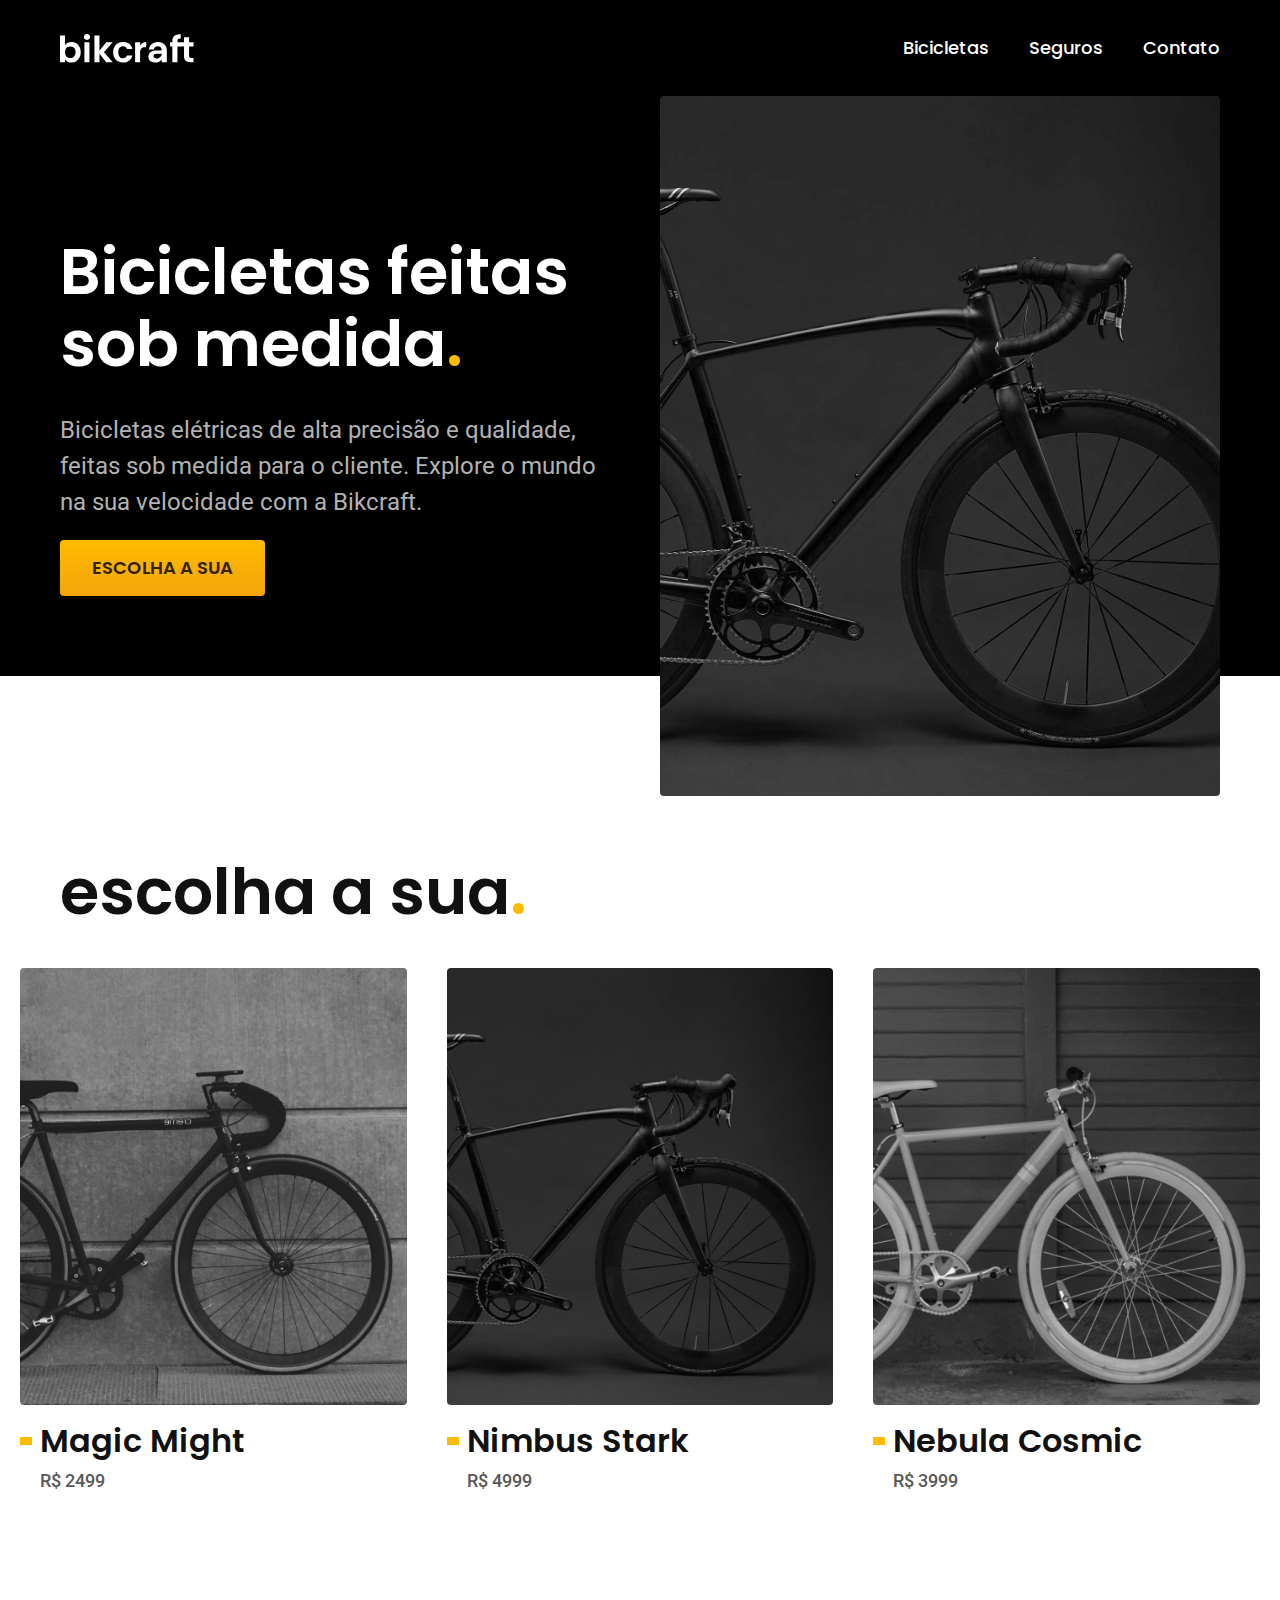
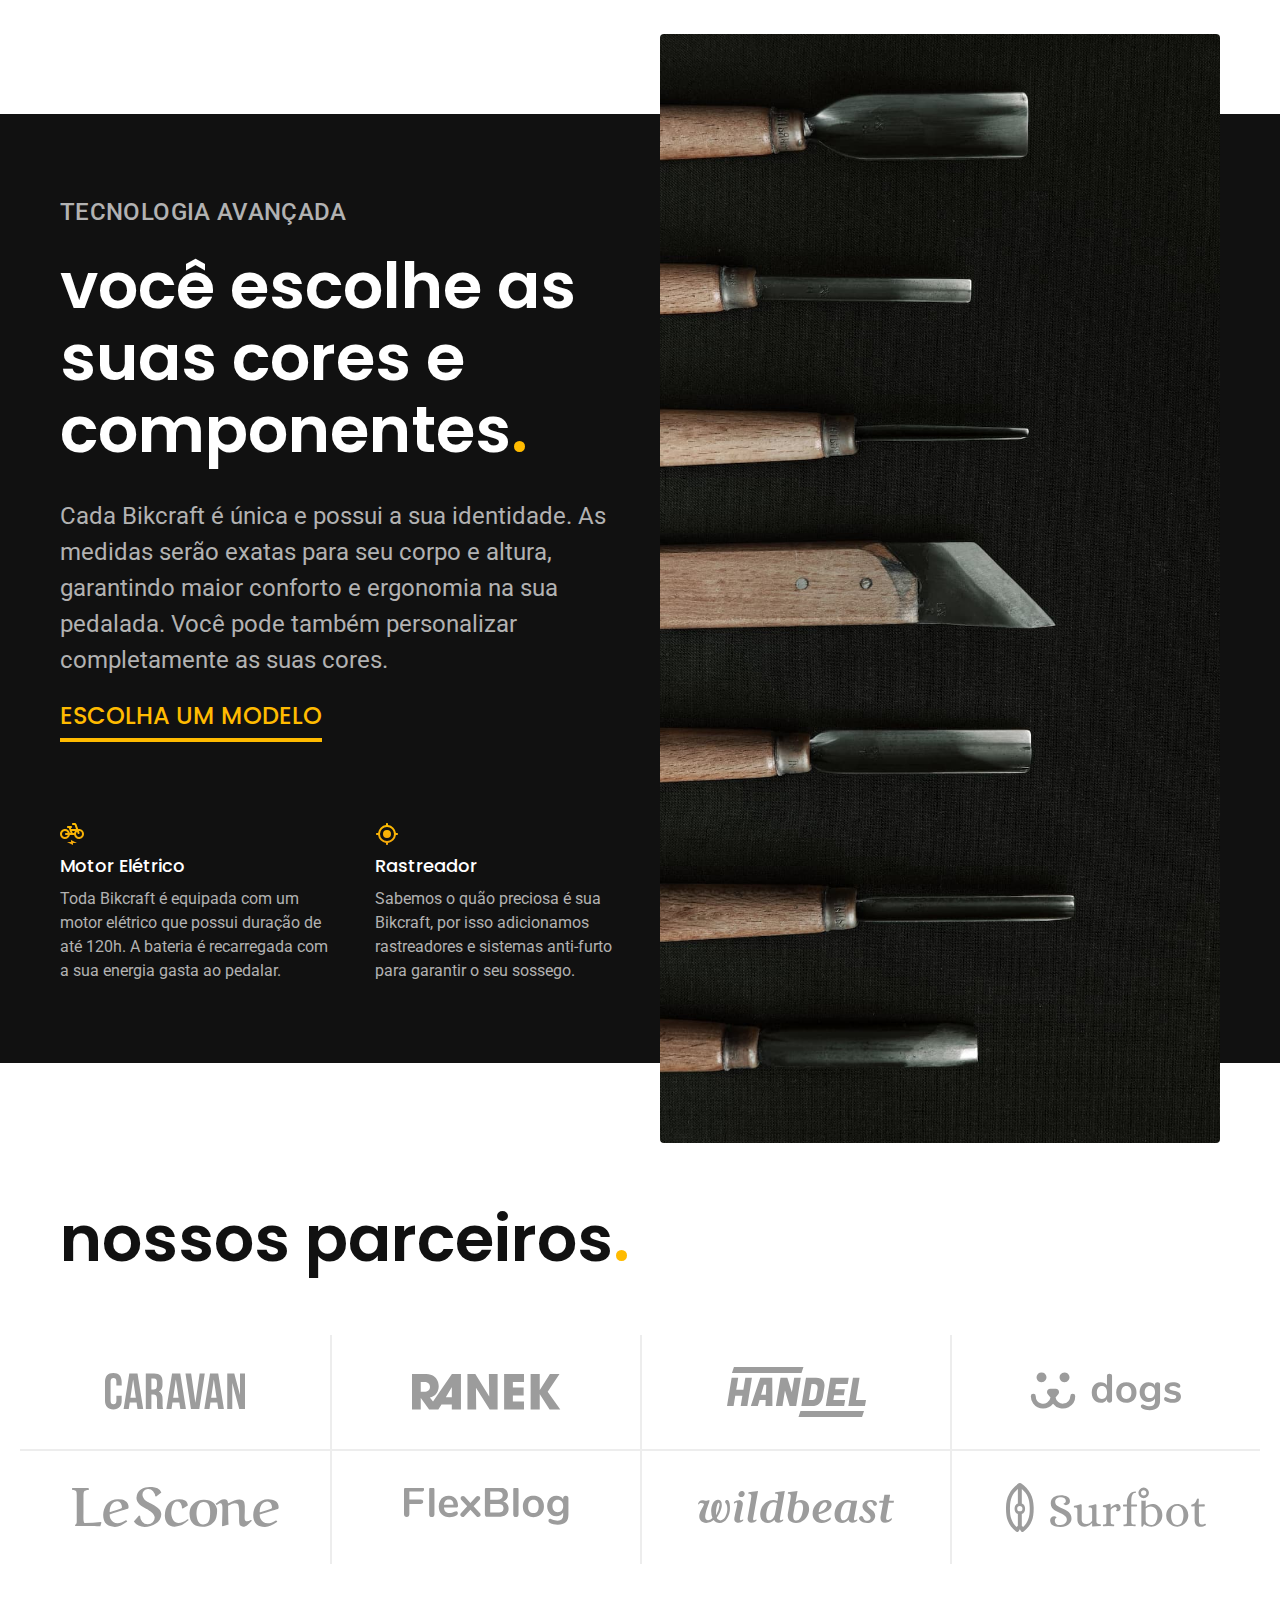
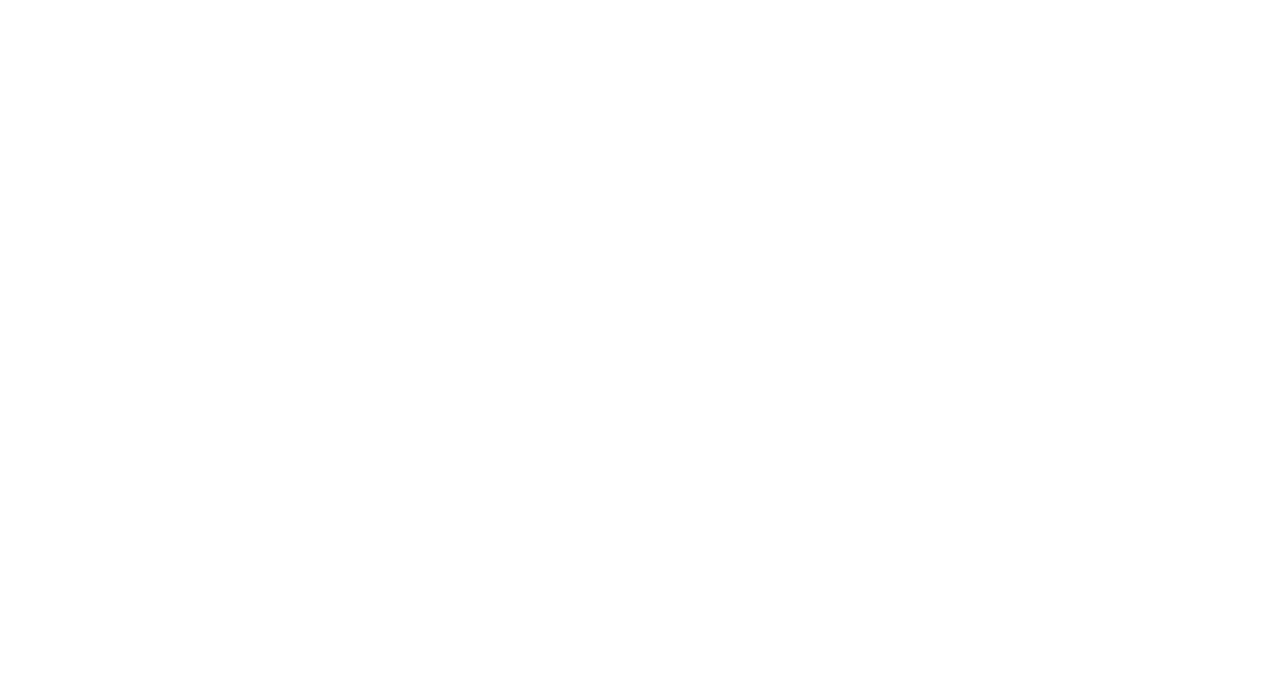
==== index.html @ 4d720a01 "tecnologia e parceiros" ====
<!DOCTYPE html>
<html lang="pt-br">

<head>
  <meta charset="UTF-8">
  <meta name="viewport" content="width=device-width, initial-scale=1.0">
  <title>Bikcraft - Bicicletas Elétricas</title>
  <meta name="description" content="Bicicletas elétricas de alta pecisão e qualidade, feitas sob medidas para o cliente. Explore o mundo na sua velocidade com a Bikcraft.">
  <link rel="stylesheet" href="./css/style.css">

  <link rel="preconnect" href="https://fonts.googleapis.com">
  <link rel="preconnect" href="https://fonts.gstatic.com" crossorigin>
  <link href="https://fonts.googleapis.com/css2?family=Poppins:wght@400;600&family=Roboto:wght@400;500&display=swap" rel="stylesheet">
</head>

<body>
  <header class="header-bg">
    <div class="header container">
      <a href="./"><img src="./img/bikcraft.svg" alt="Bikcraft"></a>
      <nav aria-label="primaria">
        <ul class="header-menu font-1-m cor-0">
          <li><a href="./bicicletas.html">Bicicletas</a></li>
          <li><a href="./seguros.html">Seguros</a></li>
          <li><a href="./contato.html">Contato</a></li>
        </ul>
      </nav>
    </div>
  </header>

  <main class="introducao-bg">
    <div class="introducao container">
      <div class="introducao-conteudo">
        <h1 class="font-1-xxl cor-0">Bicicletas feitas sob medida<span class="cor-p1">.</span></h1>
        <p class="font-2-l cor-5">Bicicletas elétricas de alta precisão e qualidade, feitas sob medida para o cliente. Explore o mundo na sua velocidade com a Bikcraft.</p>
        <a class="botao" href="./bicicletas.html">Escolha a sua</a>
      </div>
      <div>
        <img src="./img/fotos/introducao.jpg" alt="Bicicleta elétrica preta">
      </div>
    </div>
  </main>

  <article class="bicicletas-lista">
    <h2 class=" container font-1-xxl">escolha a sua<span class="cor-p1">.</span></h2>
    <ul>
      <li>
        <a href="./bicicletas/magic.html">
          <img src="./img/bicicletas/magic-home.jpg" alt="Bicicleta preta">
          <h3 class="font-1-xl">Magic Might</h3>
          <span class="font-2-m cor-8">R$ 2499</span>
        </a>
      </li>
      <li>
        <a href="./bicicletas/nimbus.html">
          <img src="./img/bicicletas/nimbus-home.jpg" alt="Bicicleta preta">
          <h3 class="font-1-xl">Nimbus Stark</h3>
          <span class="font-2-m cor-8">R$ 4999</span>
        </a>
      </li>
      <li>
        <a href="./bicicletas/nebula.html">
          <img src="./img/bicicletas/nebula-home.jpg" alt="Bicicleta preta">
          <h3 class="font-1-xl">Nebula Cosmic</h3>
          <span class="font-2-m cor-8">R$ 3999</span>
        </a>
      </li>
    </ul>
  </article>

  <article class="tecnologia-bg">
    <div class="tecnologia container">
      <div class="tecnologia-conteudo">
        <span class="font-2-l-b cor-5">Tecnologia Avançada</span>
        <h2 class="font-1-xxl cor-0">você escolhe as suas cores e componentes<span class="cor-p1">.</span></h2>
        <p class="font-2-l cor-5">Cada Bikcraft é única e possui a sua identidade. As medidas serão exatas para seu corpo e altura, garantindo maior conforto e ergonomia na sua pedalada. Você pode também personalizar completamente as suas cores.</p>
        <a class="link" href="./bicicleta.html">Escolha um modelo</a>
        <div class="tecnologia-vantagens">
          <div>
            <img src="./img/icones/eletrica.svg" alt="">
            <h3 class="font-1-m cor-0">Motor Elétrico</h3>
            <p class="font-2-s cor-5">Toda Bikcraft é equipada com um motor elétrico que possui duração de até 120h. A bateria é recarregada com a sua energia gasta ao pedalar.</p>
          </div>
          <div>
            <img src="./img/icones/rastreador.svg" alt="">
            <h3 class="font-1-m cor-0">Rastreador</h3>
            <p class="font-2-s cor-5">Sabemos o quão preciosa é sua Bikcraft, por isso adicionamos rastreadores e sistemas anti-furto para garantir o seu sossego.</p>
          </div>
        </div>
      </div>
      <div class="tecnologia-imagem">
        <img src="./img/fotos/tecnologia.jpg" alt="">
      </div>
    </div>
  </article>

  <section class="parceiros" aria-label="Nossos Parceiros">
    <h2 class=" container font-1-xxl">nossos parceiros<span class="cor-p1">.</span></h2>
    <ul>
      <li><img src="./img/parceiros/caravan.svg" alt="caravan"></li>
      <li><img src="./img/parceiros/ranek.svg" alt="ranek"></li>
      <li><img src="./img/parceiros/handel.svg" alt="handel"></li>
      <li><img src="./img/parceiros/dogs.svg" alt="dogs"></li>
      <li><img src="./img/parceiros/lescone.svg" alt="lescone"></li>
      <li><img src="./img/parceiros/flexblog.svg" alt="flexblog"></li>
      <li><img src="./img/parceiros/wildbeast.svg" alt="wildbeast"></li>
      <li><img src="./img/parceiros/surfbot.svg" alt="surfbot"></li>      
    </ul>
  </section>
</body>

</html>
---- css/style.css ----
@import "./global/global.css";
@import "./utilidades/tipografia.css";
@import "./utilidades/cores.css";

@import "./global/header.css";

/* Utilidades */
@import "./utilidades/componentes.css";

/* Home */
@import "./home/introducao.css";
@import "./home/tecnologia.css";
@import "./home/parceiros.css";

/* Bicicletas */
@import "./bicicletas/bicicletas-lista.css";
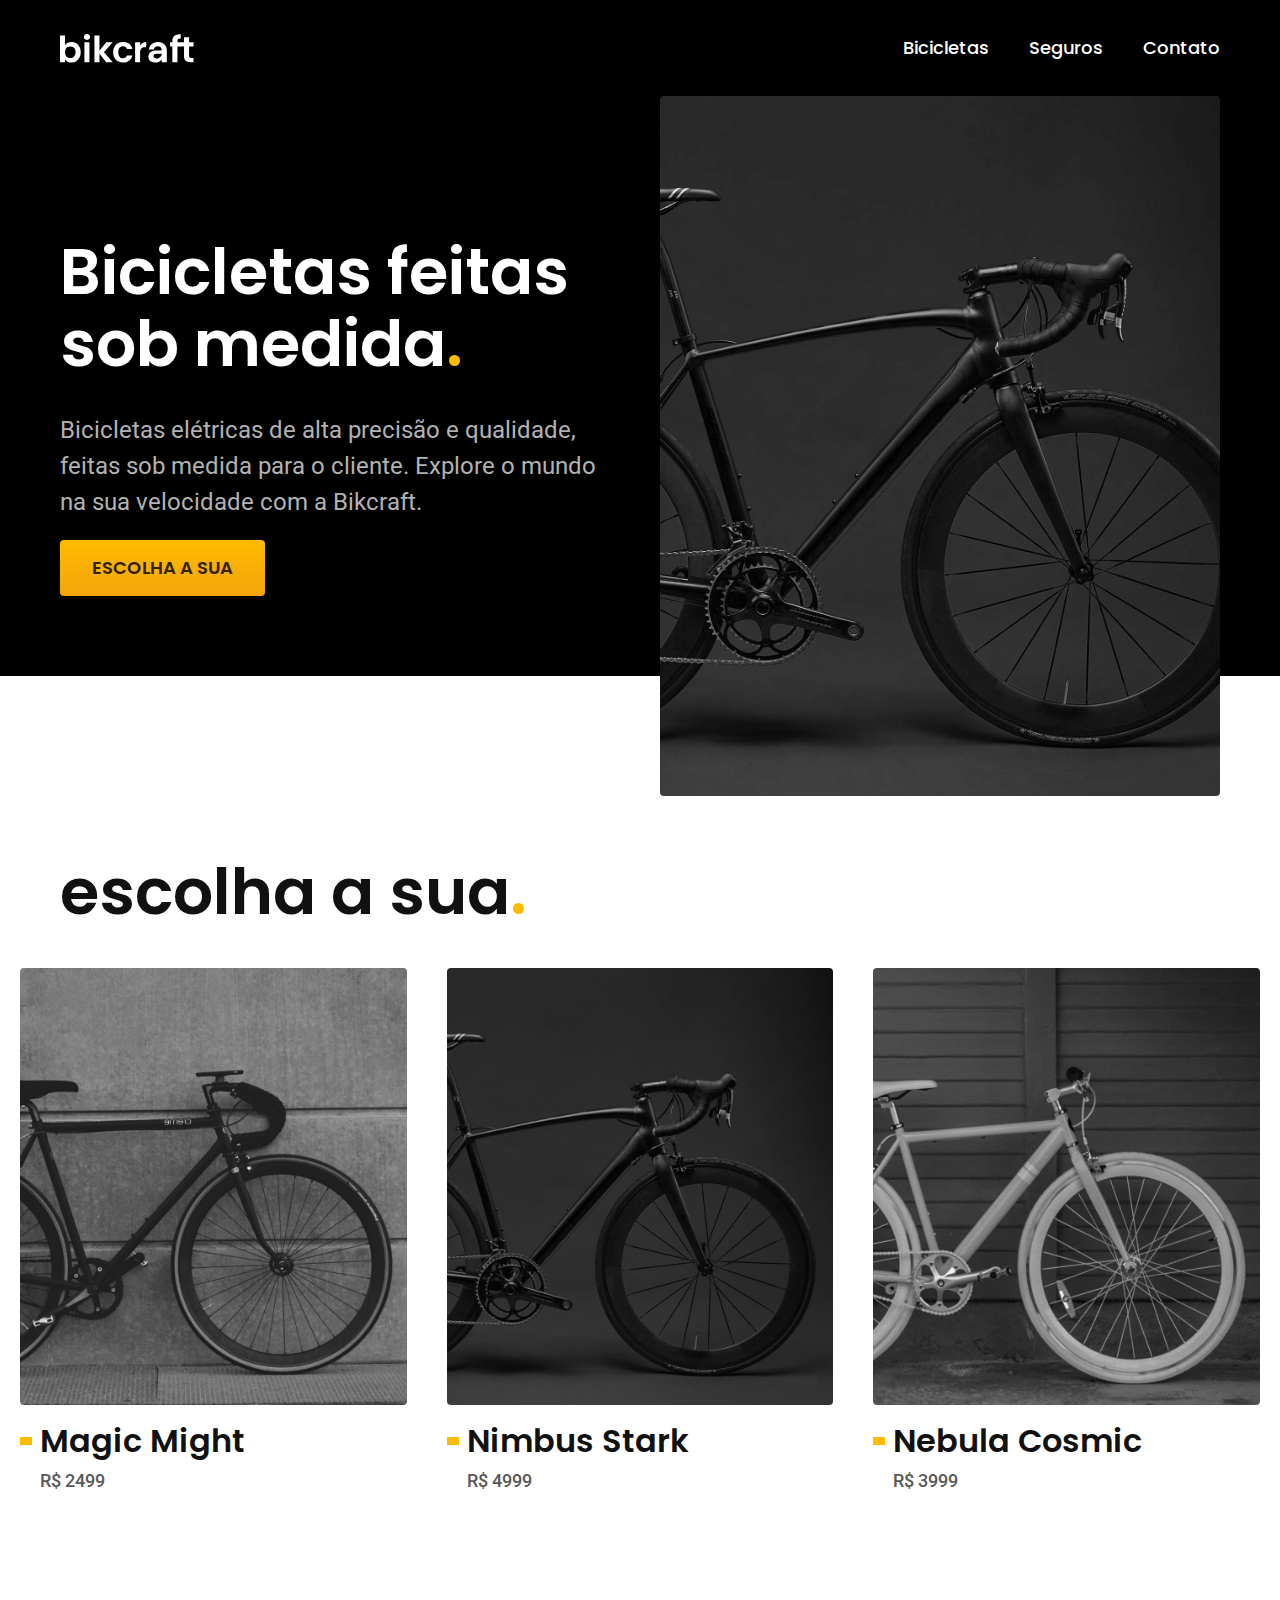
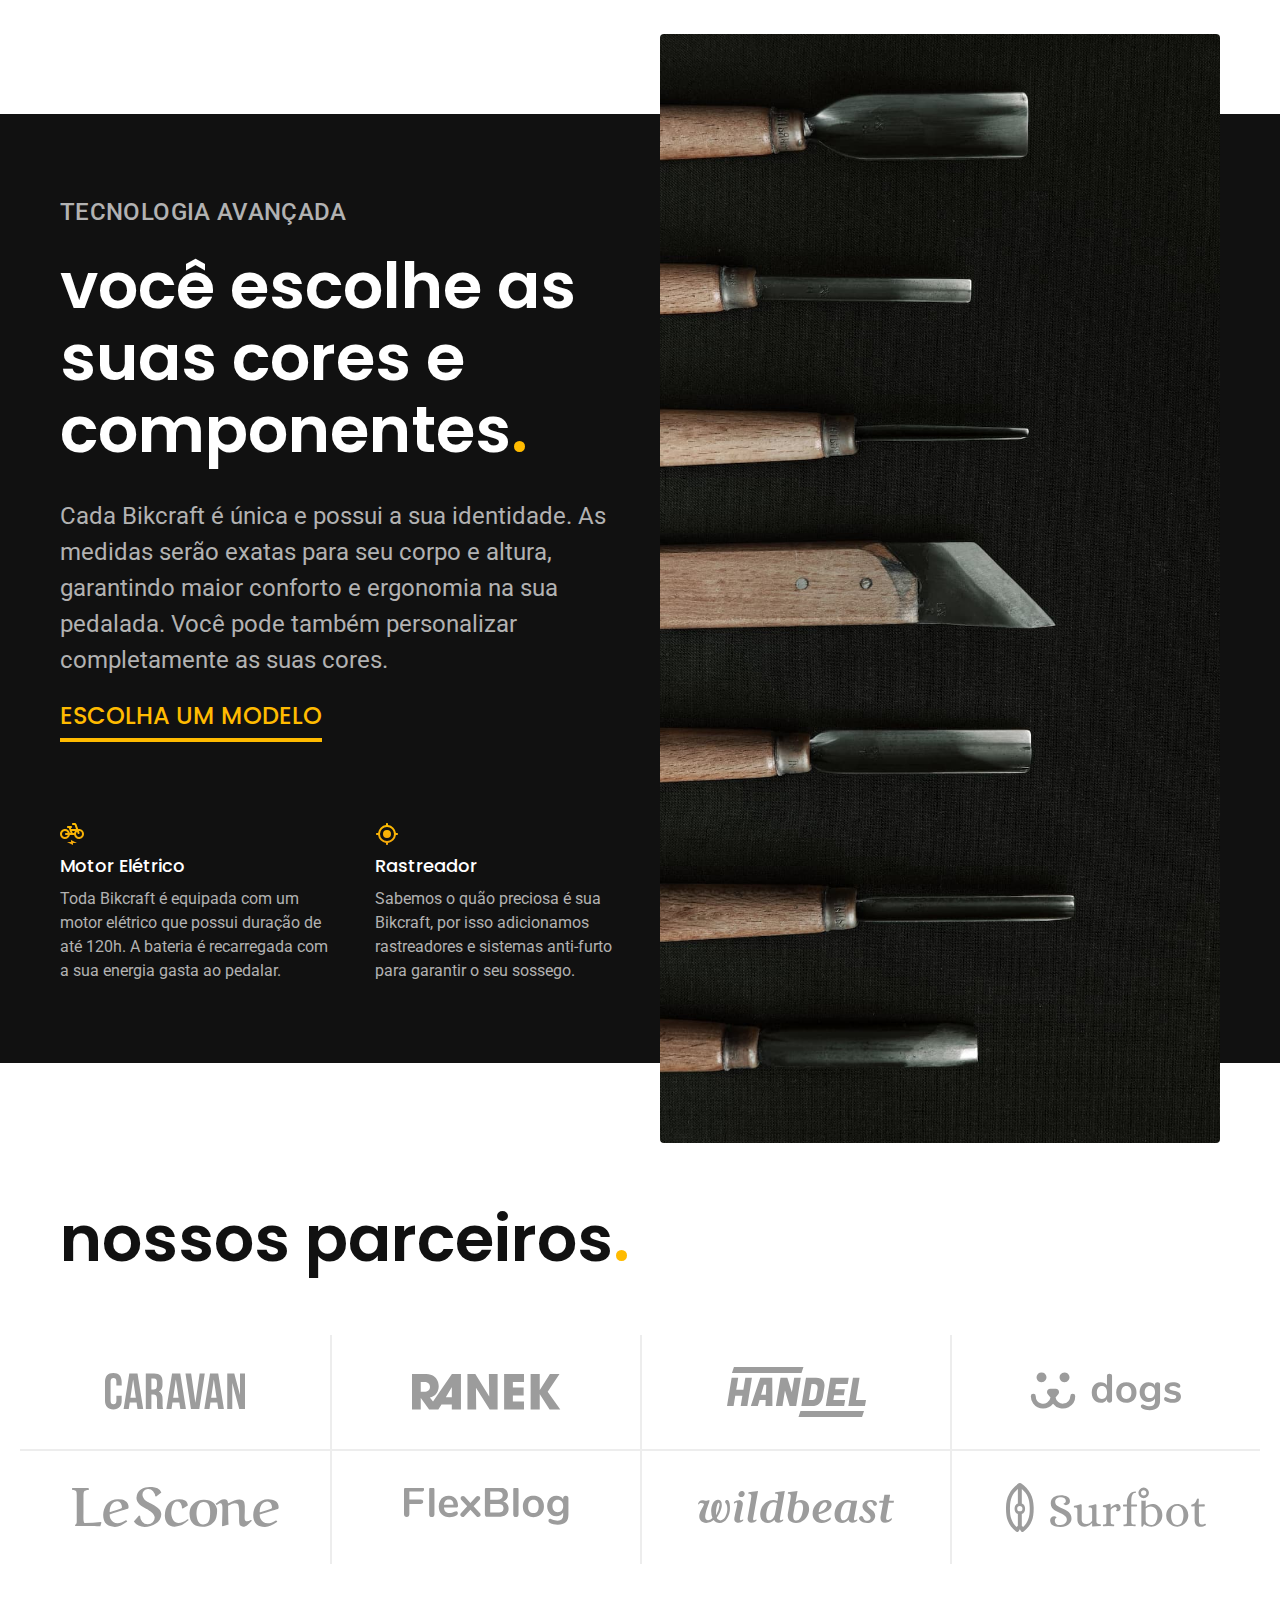
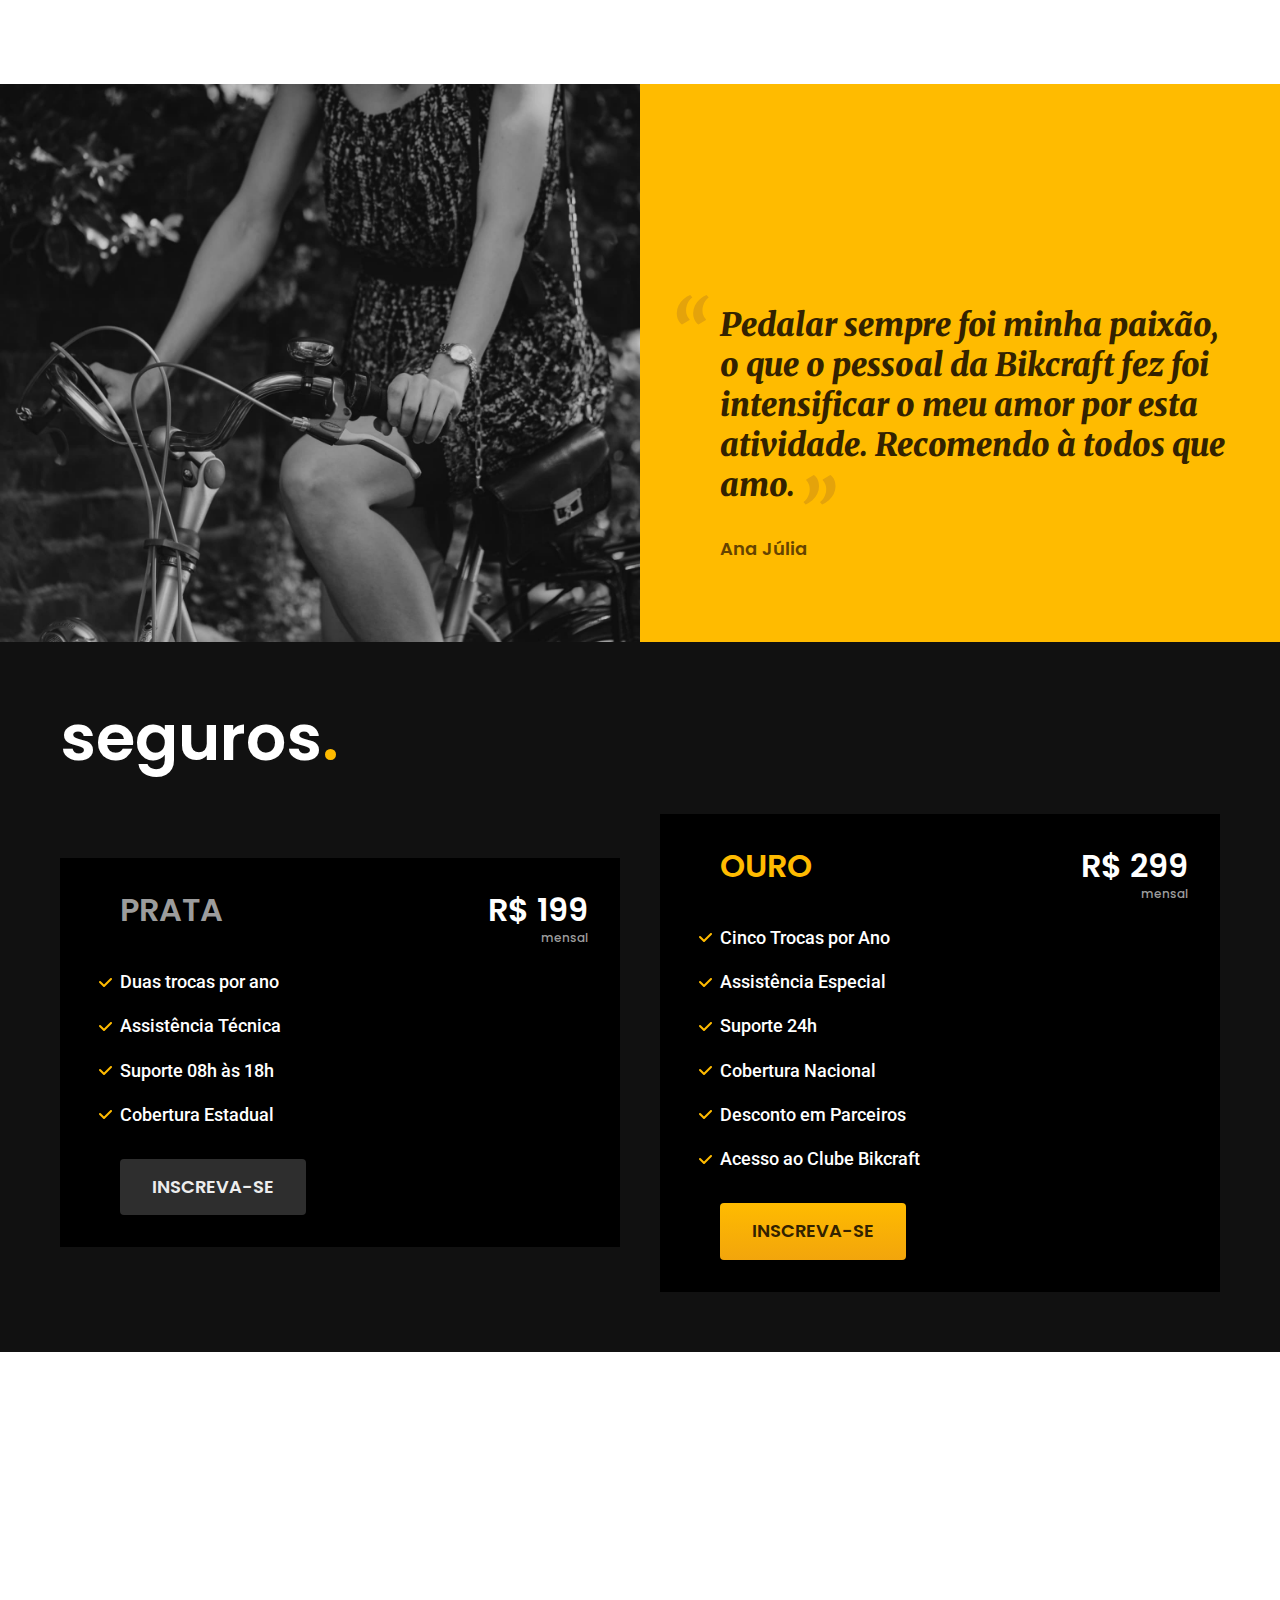
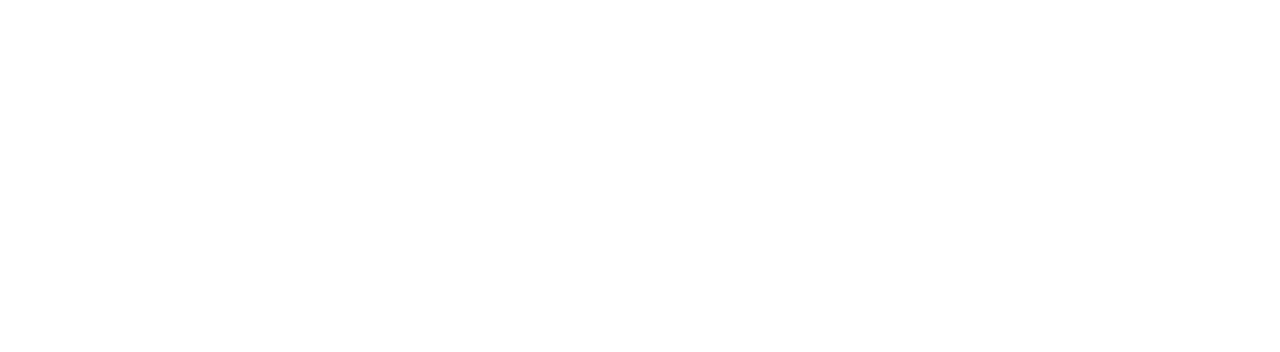
==== commit b4c848ee: "depoimentos e seguro" ====
--- a/index.html
+++ b/index.html
@@ -10,7 +10,7 @@
 
   <link rel="preconnect" href="https://fonts.googleapis.com">
   <link rel="preconnect" href="https://fonts.gstatic.com" crossorigin>
-  <link href="https://fonts.googleapis.com/css2?family=Poppins:wght@400;600&family=Roboto:wght@400;500&display=swap" rel="stylesheet">
+  <link href="https://fonts.googleapis.com/css2?family=Merriweather:ital,wght@1,900&family=Poppins:wght@400;600&family=Roboto:wght@400;500&display=swap" rel="stylesheet">
 </head>
 
 <body>
@@ -103,9 +103,52 @@
       <li><img src="./img/parceiros/lescone.svg" alt="lescone"></li>
       <li><img src="./img/parceiros/flexblog.svg" alt="flexblog"></li>
       <li><img src="./img/parceiros/wildbeast.svg" alt="wildbeast"></li>
-      <li><img src="./img/parceiros/surfbot.svg" alt="surfbot"></li>      
+      <li><img src="./img/parceiros/surfbot.svg" alt="surfbot"></li>
     </ul>
   </section>
+
+  <section class="depoimento" aria-label="Depoimento">
+    <div>
+      <img src="./img/fotos/depoimento.jpg" alt="Pessoa pedalando uma bicicleta Bikcraft">
+    </div>
+    <div class="depoimento-conteudo">
+      <blockquote class="font-1-xl cor-p5">
+        <p>Pedalar sempre foi minha paixão, o que o pessoal da Bikcraft fez foi intensificar o meu amor por esta atividade. Recomendo à todos que amo.</p>
+      </blockquote>
+      <span class="font-1-m-b cor-p4">Ana Júlia</span>
+    </div>
+  </section>
+
+  <article class="seguros-bg">
+    <div class="seguros container">
+      <h2 class="font-1-xxl cor-0">seguros<span class="cor-p1">.</span></h2>
+      <div class="seguros-item">
+        <h3 class="font-1-xl cor-6">PRATA</h3>
+        <span class="font-1-xl cor-0">R$ 199 <span class="font-1-xs cor-6">mensal</span></span>
+        <ul class="font-2-m cor-0">
+          <li>Duas trocas por ano</li>
+          <li>Assistência Técnica</li>
+          <li>Suporte 08h às 18h</li>
+          <li>Cobertura Estadual</li>
+        </ul>
+        <a class="botao secundario" href="./orcamento.html">Inscreva-se</a>
+      </div>
+
+      <div class="seguros-item">
+        <h3 class="font-1-xl cor-p1">OURO</h3>
+        <span class="font-1-xl cor-0">R$ 299 <span class="font-1-xs cor-6">mensal</span></span>
+        <ul class="font-2-m cor-0">
+          <li>Cinco Trocas por Ano</li>
+          <li>Assistência Especial</li>
+          <li>Suporte 24h</li>
+          <li>Cobertura Nacional</li>
+          <li>Desconto em Parceiros</li>
+          <li>Acesso ao Clube Bikcraft</li>
+        </ul>
+        <a class="botao" href="./orcamento.html">Inscreva-se</a>
+      </div>
+    </div>
+  </article>
 </body>
 
 </html>--- a/css/style.css
+++ b/css/style.css
@@ -11,6 +11,10 @@
 @import "./home/introducao.css";
 @import "./home/tecnologia.css";
 @import "./home/parceiros.css";
+@import "./home/depoimento.css";
 
 /* Bicicletas */
-@import "./bicicletas/bicicletas-lista.css";+@import "./bicicletas/bicicletas-lista.css";
+
+/* Seguros */
+@import "./seguros/seguros.css";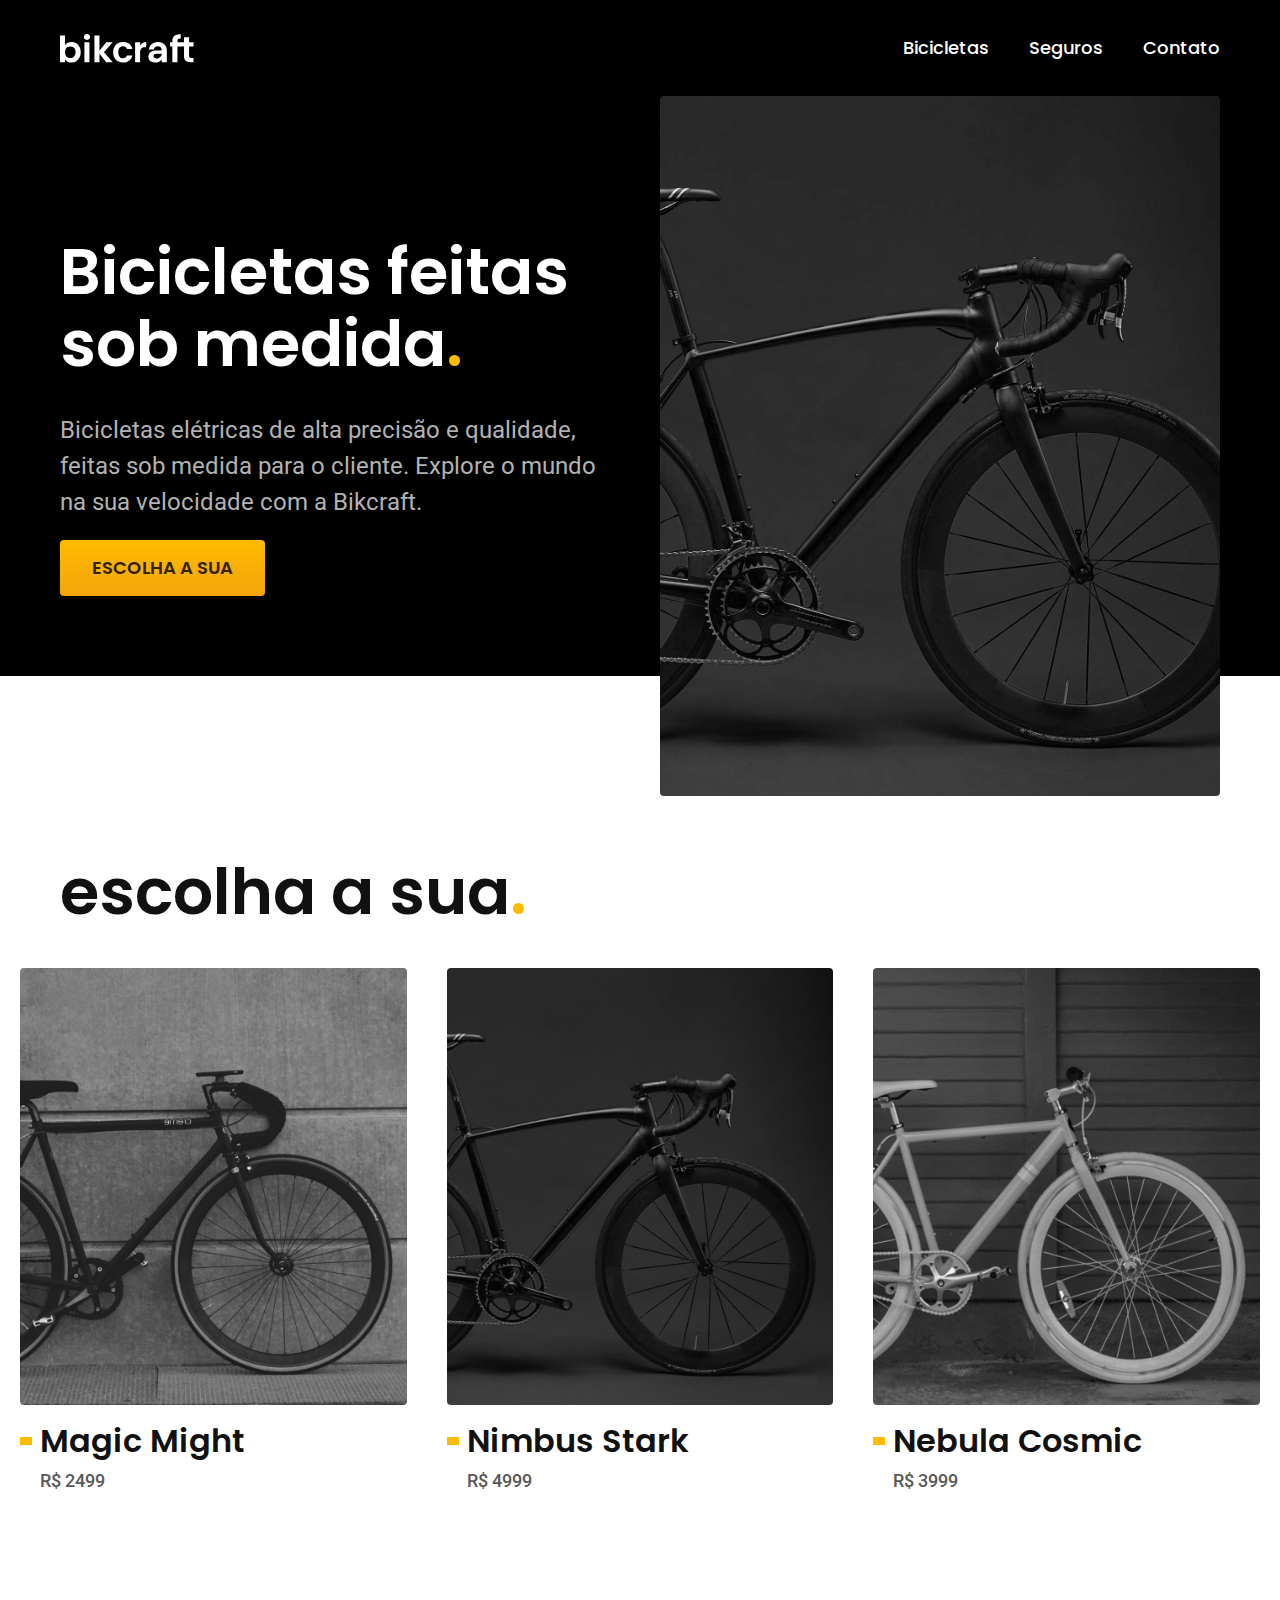
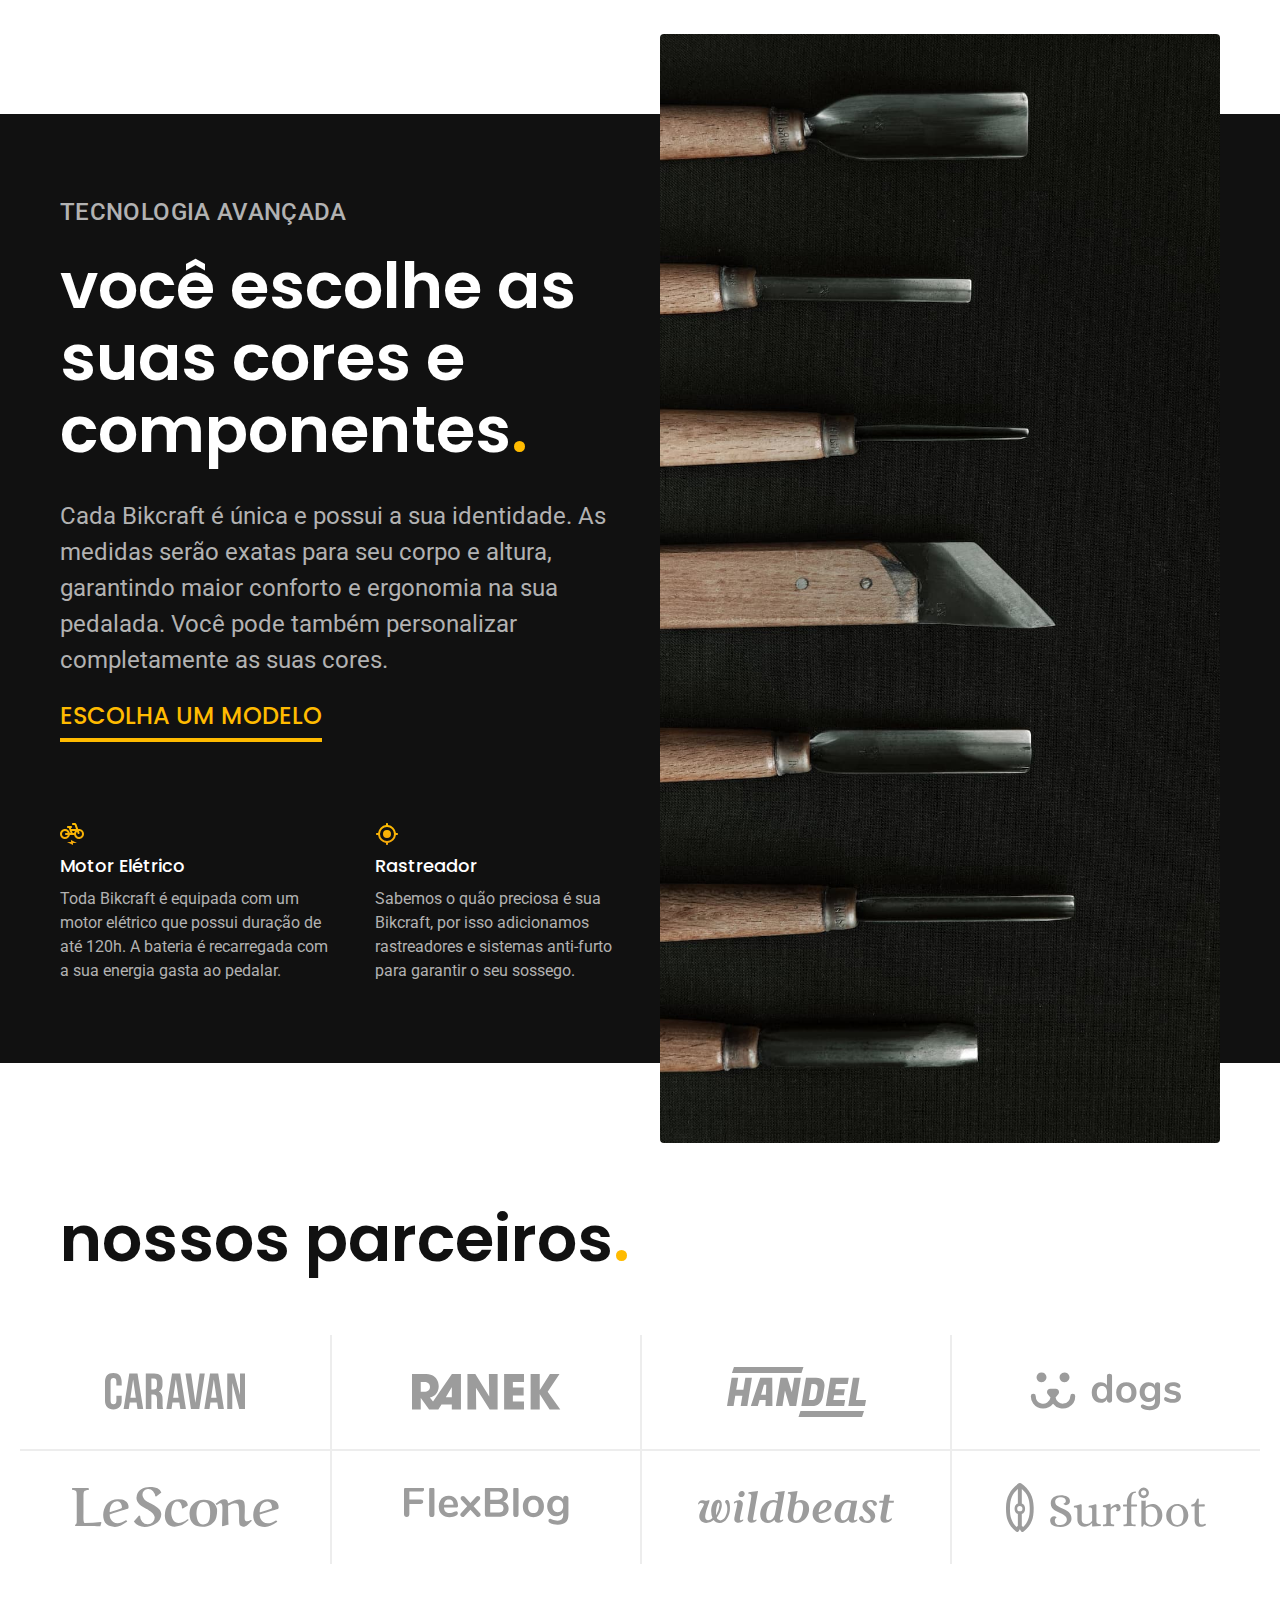
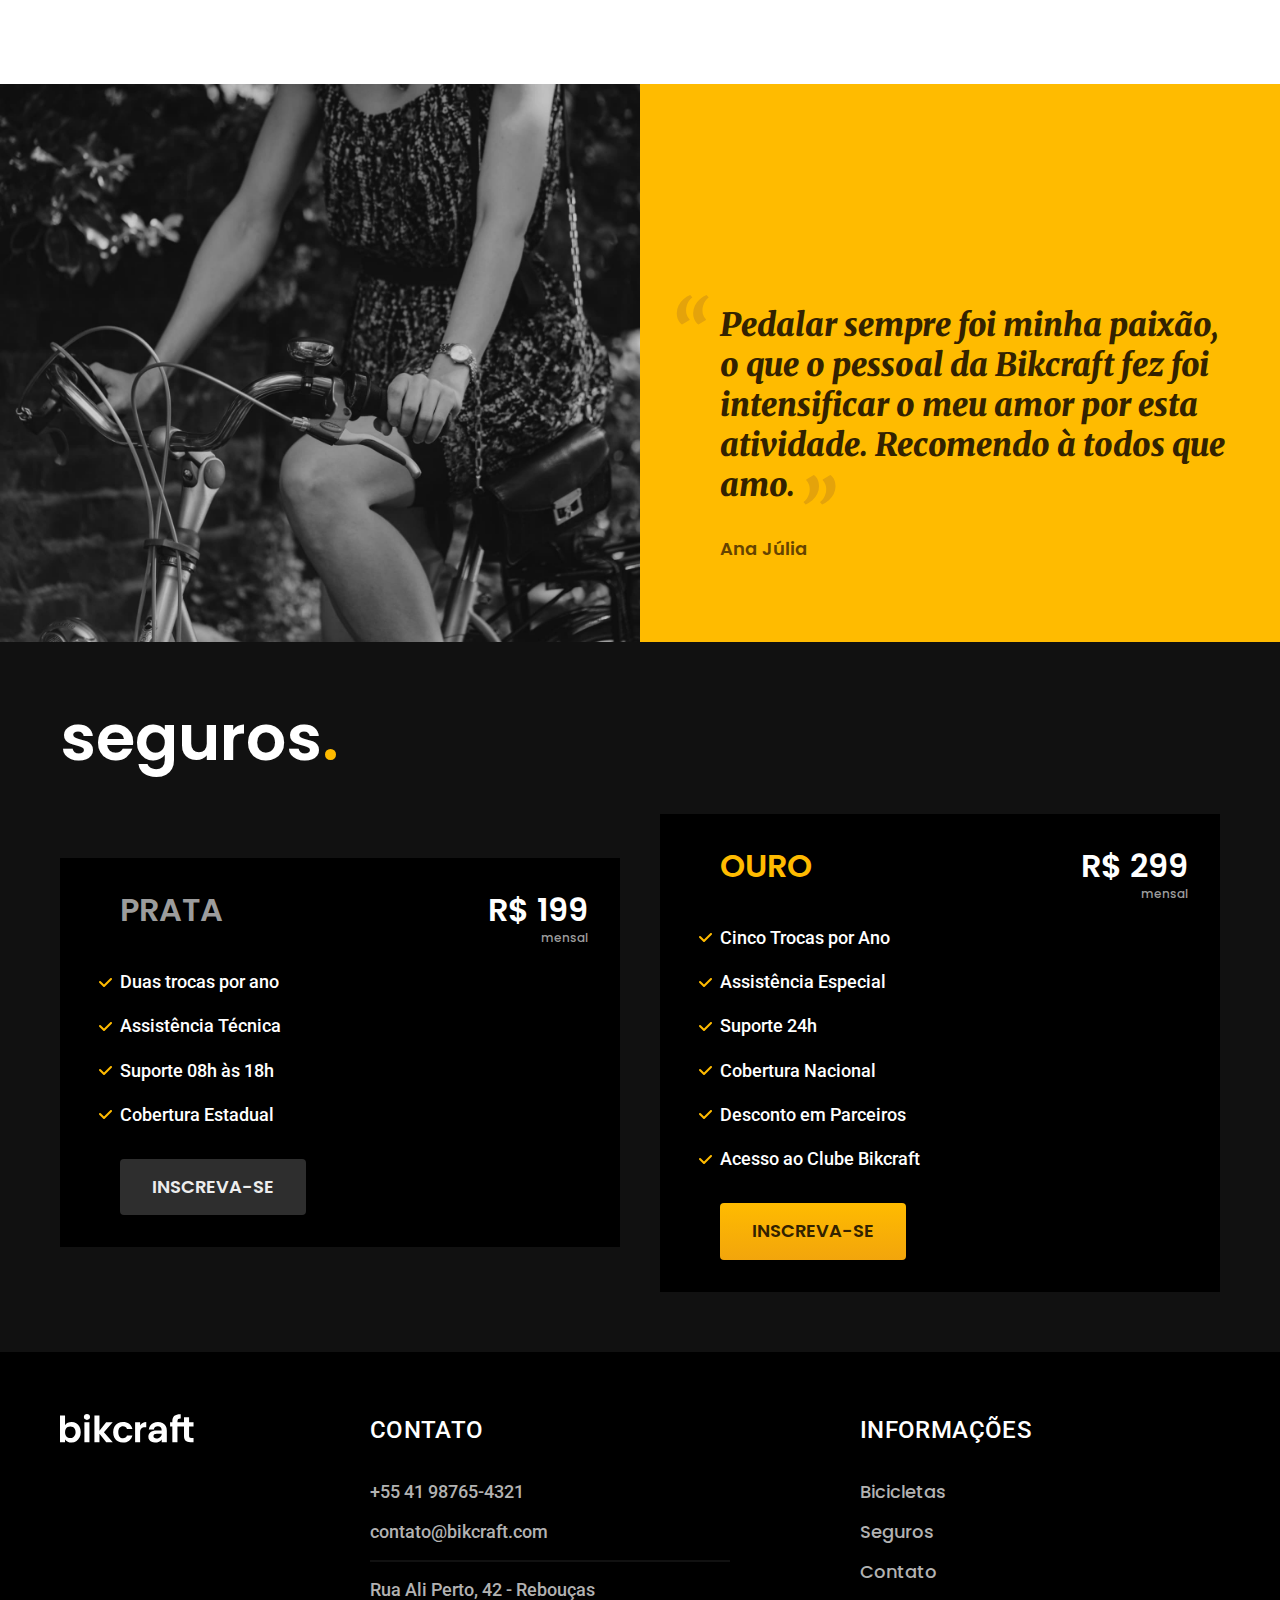
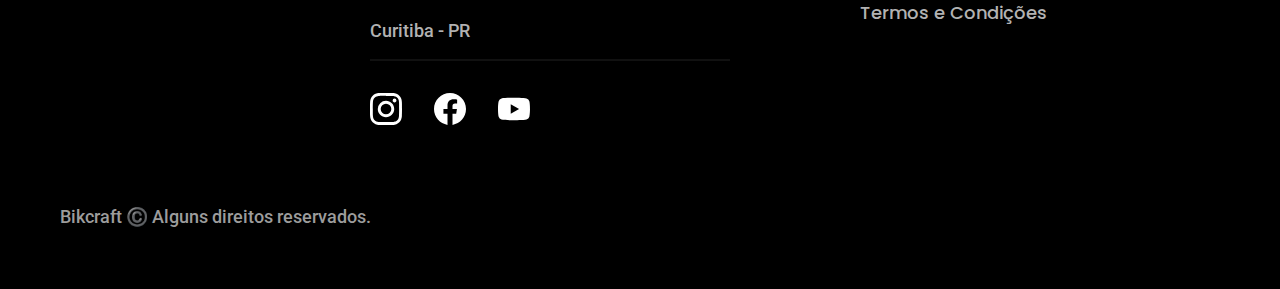
==== commit 0ccd3ab6: "footer" ====
--- a/index.html
+++ b/index.html
@@ -149,6 +149,44 @@
       </div>
     </div>
   </article>
+
+  <footer class="footer-bg">
+    <div class="footer container">
+      <img src="./img/bikcraft.svg" alt="Bikcraft">
+      <div class="footer-contato">
+        <h3 class="font-2-l-b cor-0">Contato</h3>
+        <ul class="font-2-m cor-5">
+          <li><a href="tel:+5541987654321">+55 41 98765-4321</a></li>
+          <li><a href="mailto:contato@bikcraft.com">contato@bikcraft.com</a></li>
+          <li>Rua Ali Perto, 42 - Rebouças</li>
+          <li>Curitiba - PR</li>
+        </ul>
+        <div class="footer-redes">
+          <a href="./">
+            <img src="./img/redes/instagram.svg" alt="Instagram">
+          </a>
+          <a href="./">
+            <img src="./img/redes/facebook.svg" alt="Facebook">
+          </a>
+          <a href="./">
+            <img src="./img/redes/youtube.svg" alt="Youtube">
+          </a>
+        </div>
+      </div>
+      <div class="footer-informacoes">
+        <h3 class="font-2-l-b cor-0">Informações</h3>
+        <nav>
+          <ul class="font-1-m cor-5">
+            <li><a href="./bicicletas.html">Bicicletas</a></li>
+            <li><a href="./seguros.html">Seguros</a></li>
+            <li><a href="./contato.html">Contato</a></li>
+            <li><a href="./termos.html">Termos e Condições</a></li>
+          </ul>
+        </nav>
+      </div>
+      <p class="footer-copy font-2-m cor-6">Bikcraft ©️ Alguns direitos reservados.</p>
+    </div>
+  </footer>
 </body>
 
 </html>--- a/css/style.css
+++ b/css/style.css
@@ -3,6 +3,7 @@
 @import "./utilidades/cores.css";
 
 @import "./global/header.css";
+@import "./global/footer.css";
 
 /* Utilidades */
 @import "./utilidades/componentes.css";
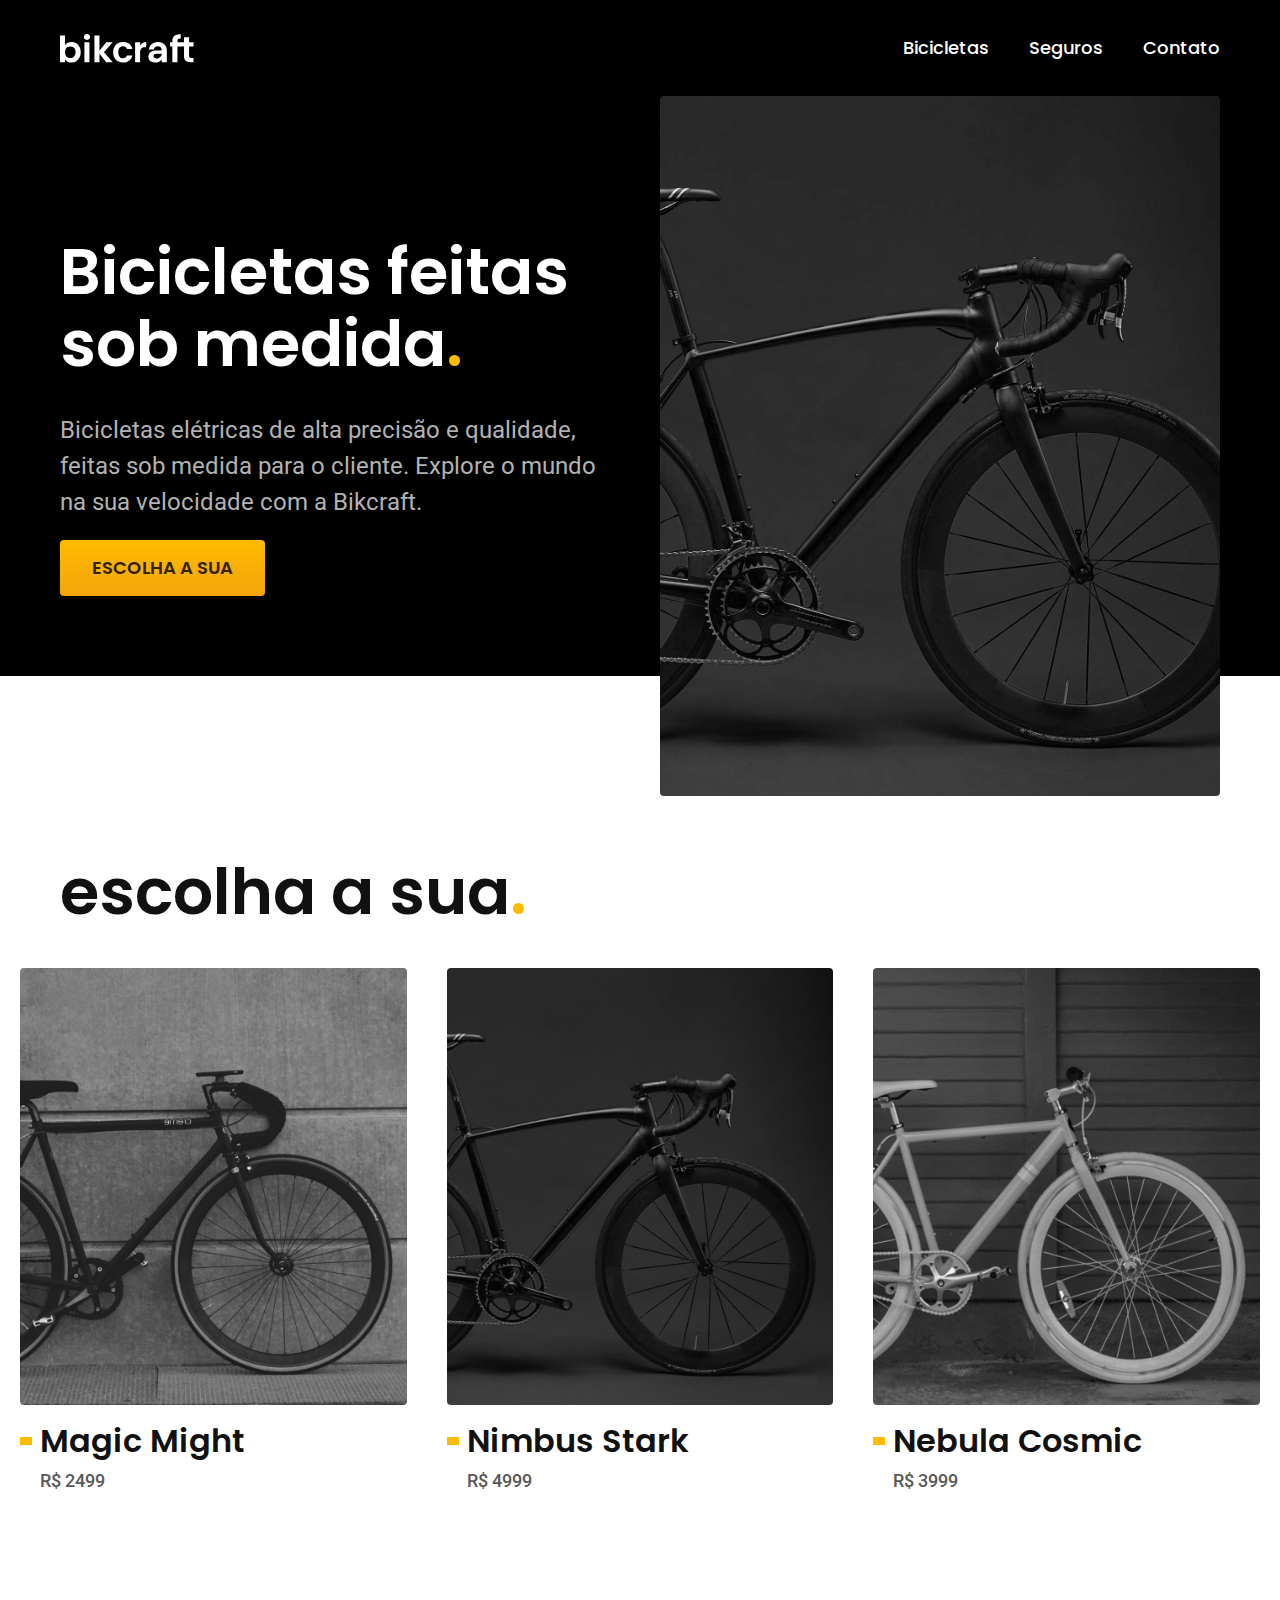
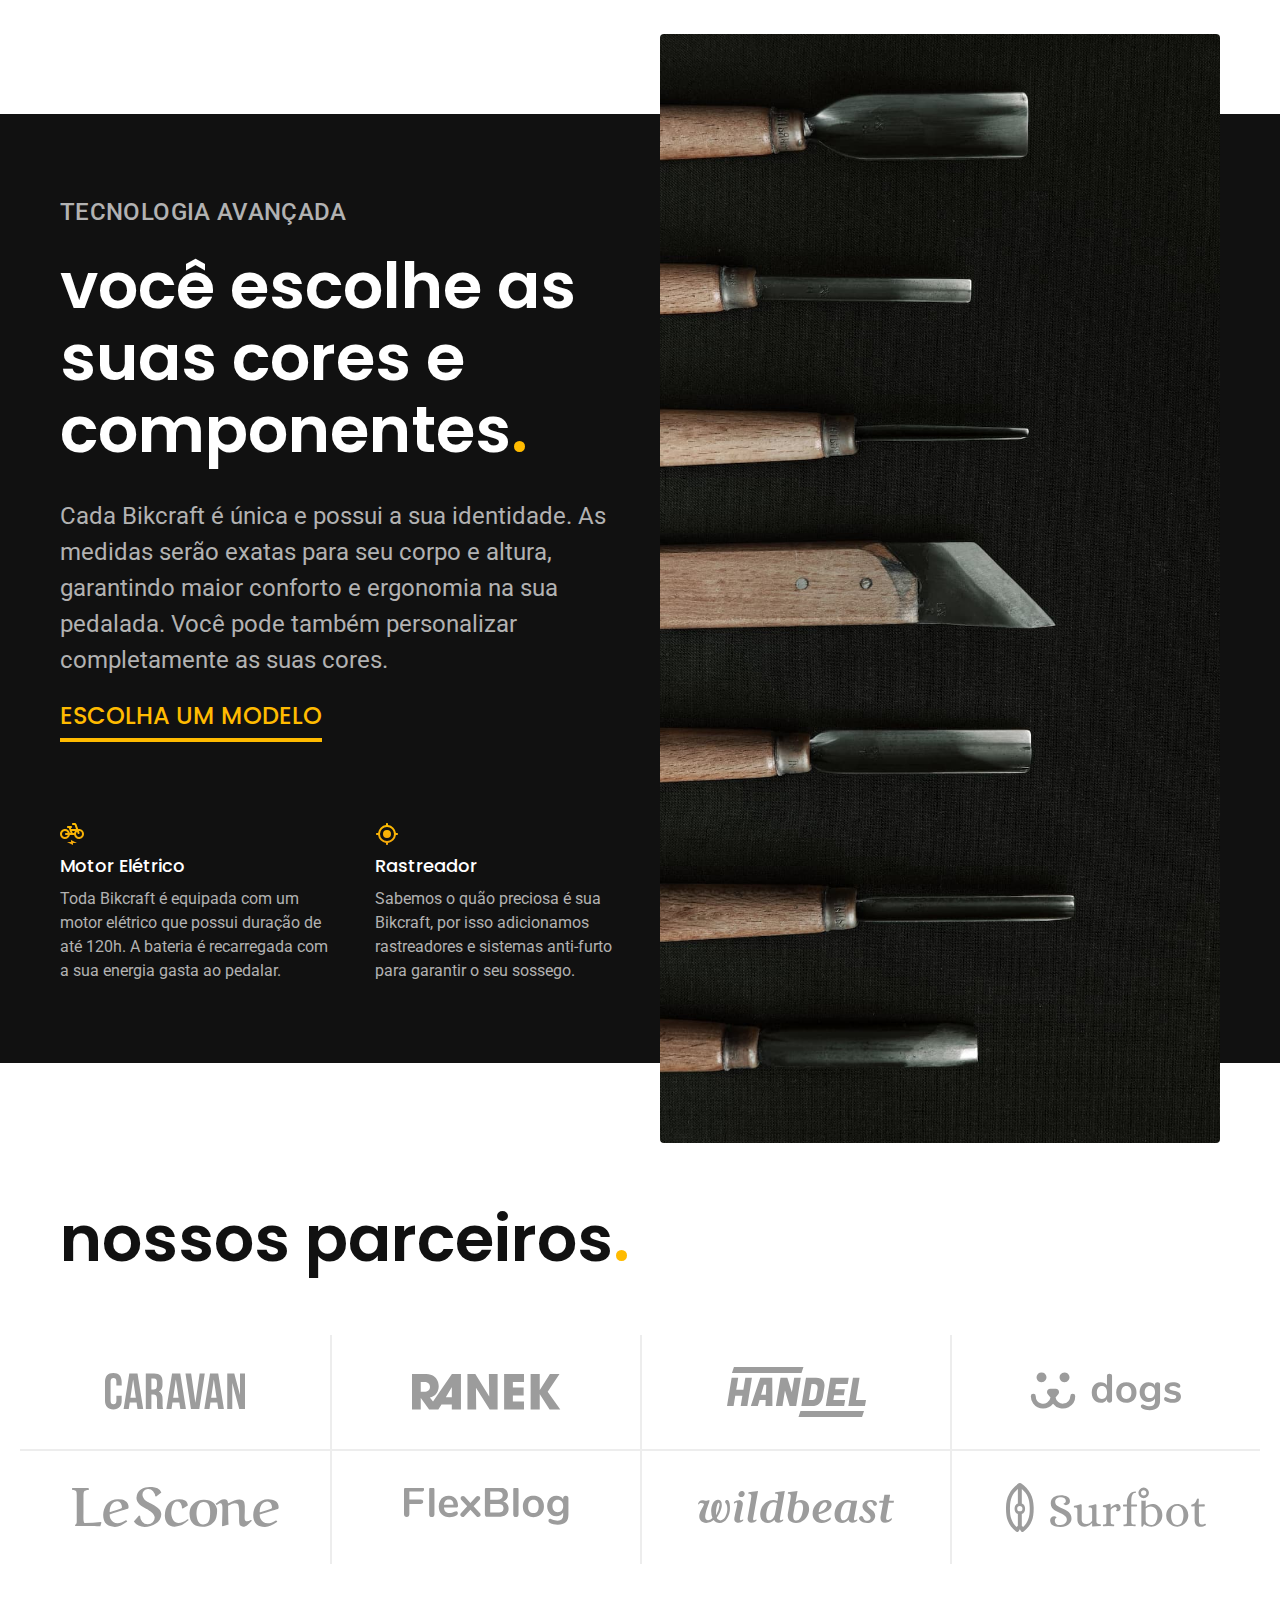
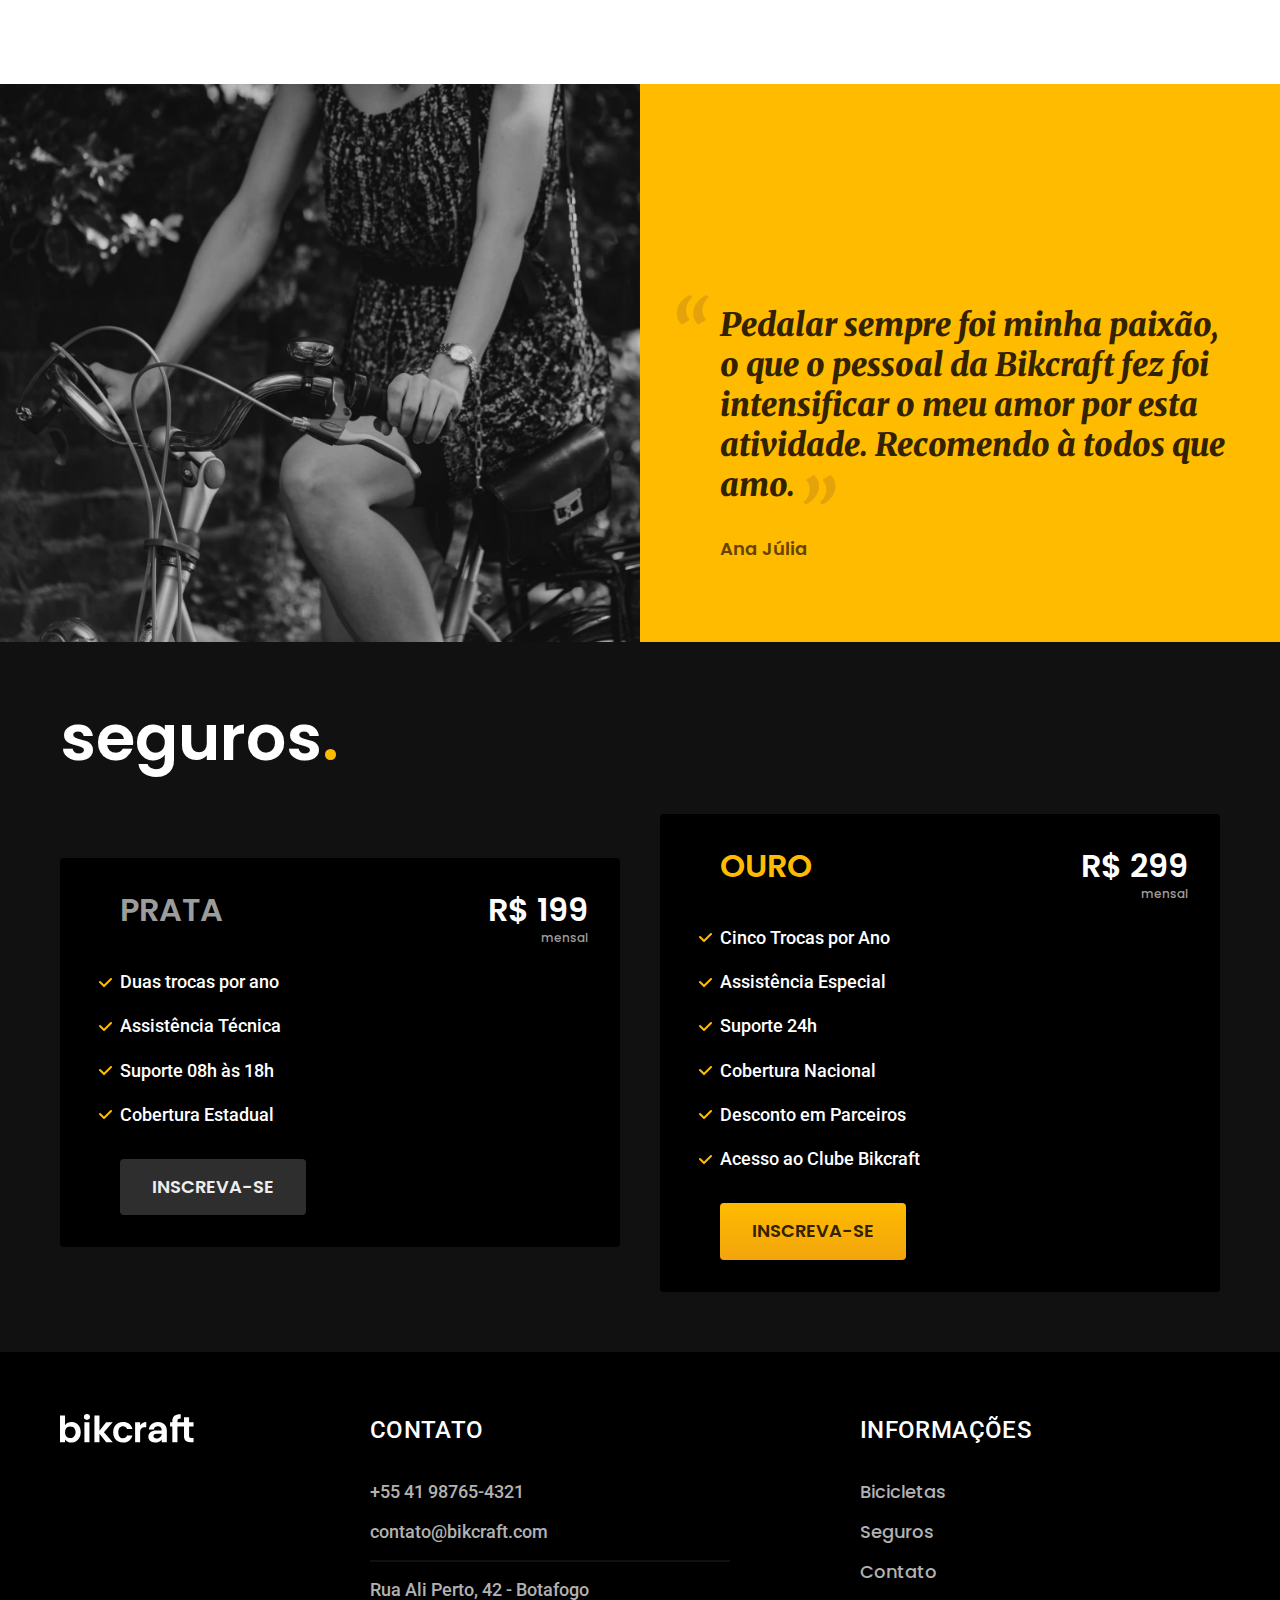
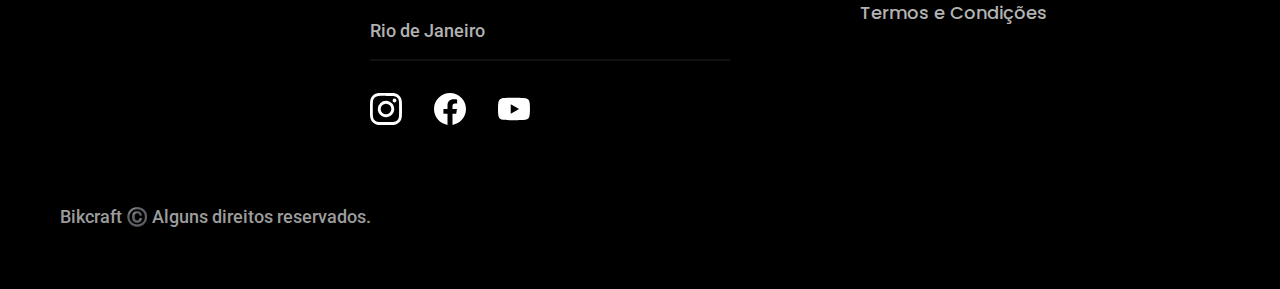
==== commit afe22167: "contato" ====
--- a/index.html
+++ b/index.html
@@ -152,14 +152,14 @@
 
   <footer class="footer-bg">
     <div class="footer container">
-      <img src="./img/bikcraft.svg" alt="Bikcraft">
+      <a href="./"> <img src="./img/bikcraft.svg" alt="Bikcraft"></a>
       <div class="footer-contato">
         <h3 class="font-2-l-b cor-0">Contato</h3>
         <ul class="font-2-m cor-5">
           <li><a href="tel:+5541987654321">+55 41 98765-4321</a></li>
           <li><a href="mailto:contato@bikcraft.com">contato@bikcraft.com</a></li>
-          <li>Rua Ali Perto, 42 - Rebouças</li>
-          <li>Curitiba - PR</li>
+          <li>Rua Ali Perto, 42 - Botafogo</li>
+          <li>Rio de Janeiro</li>
         </ul>
         <div class="footer-redes">
           <a href="./">
--- a/css/style.css
+++ b/css/style.css
@@ -7,6 +7,7 @@
 
 /* Utilidades */
 @import "./utilidades/componentes.css";
+@import "./utilidades/formulario.css";
 
 /* Home */
 @import "./home/introducao.css";
@@ -16,6 +17,20 @@
 
 /* Bicicletas */
 @import "./bicicletas/bicicletas-lista.css";
+@import "./bicicletas/bicicletas.css";
+
+/* Bicicleta */
+@import "./bicicleta/bicicleta.css";
+@import "./bicicleta/seguro.css";
 
 /* Seguros */
-@import "./seguros/seguros.css";+@import "./seguros/seguros.css";
+@import "./seguros/vantagens.css";
+@import "./seguros/perguntas.css";
+
+/* Contato */
+@import "./contato/contato.css";
+@import "./contato/lojas.css";
+
+/* Termos */
+@import "./termos/termos.css";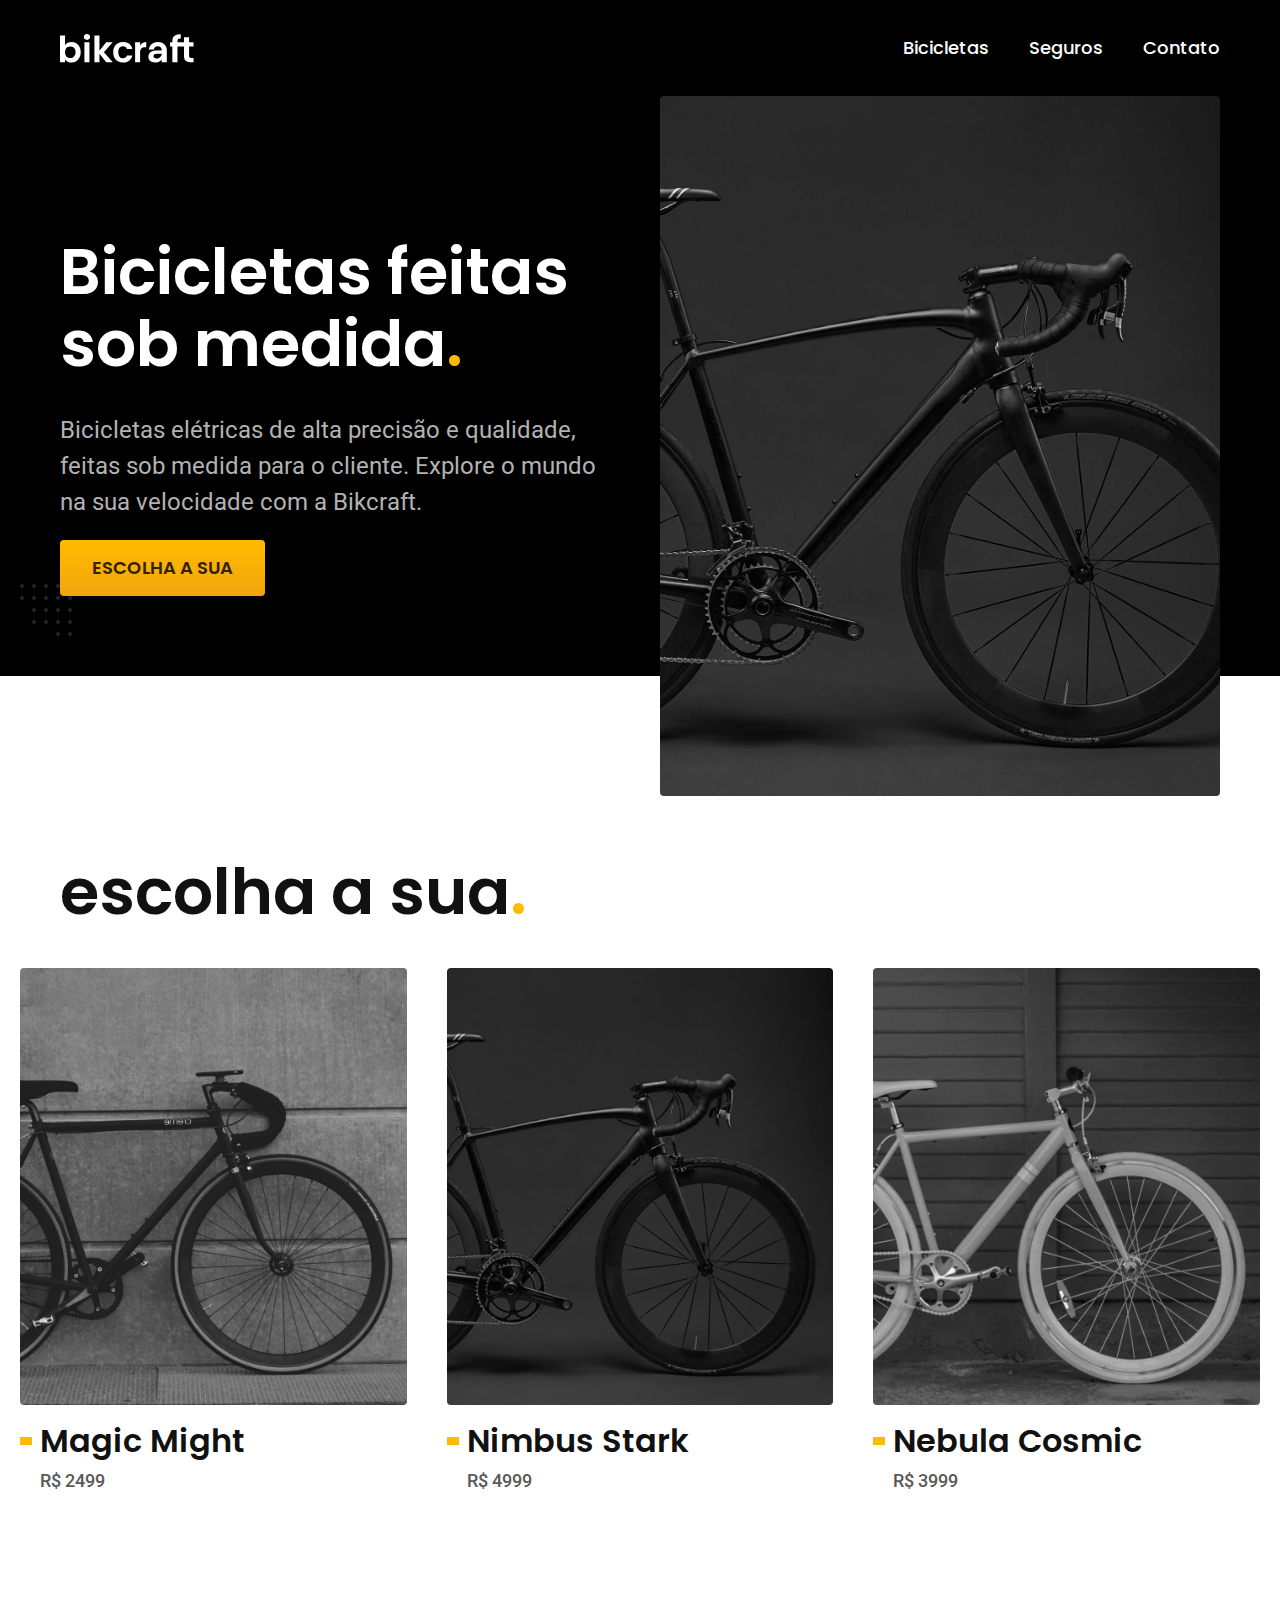
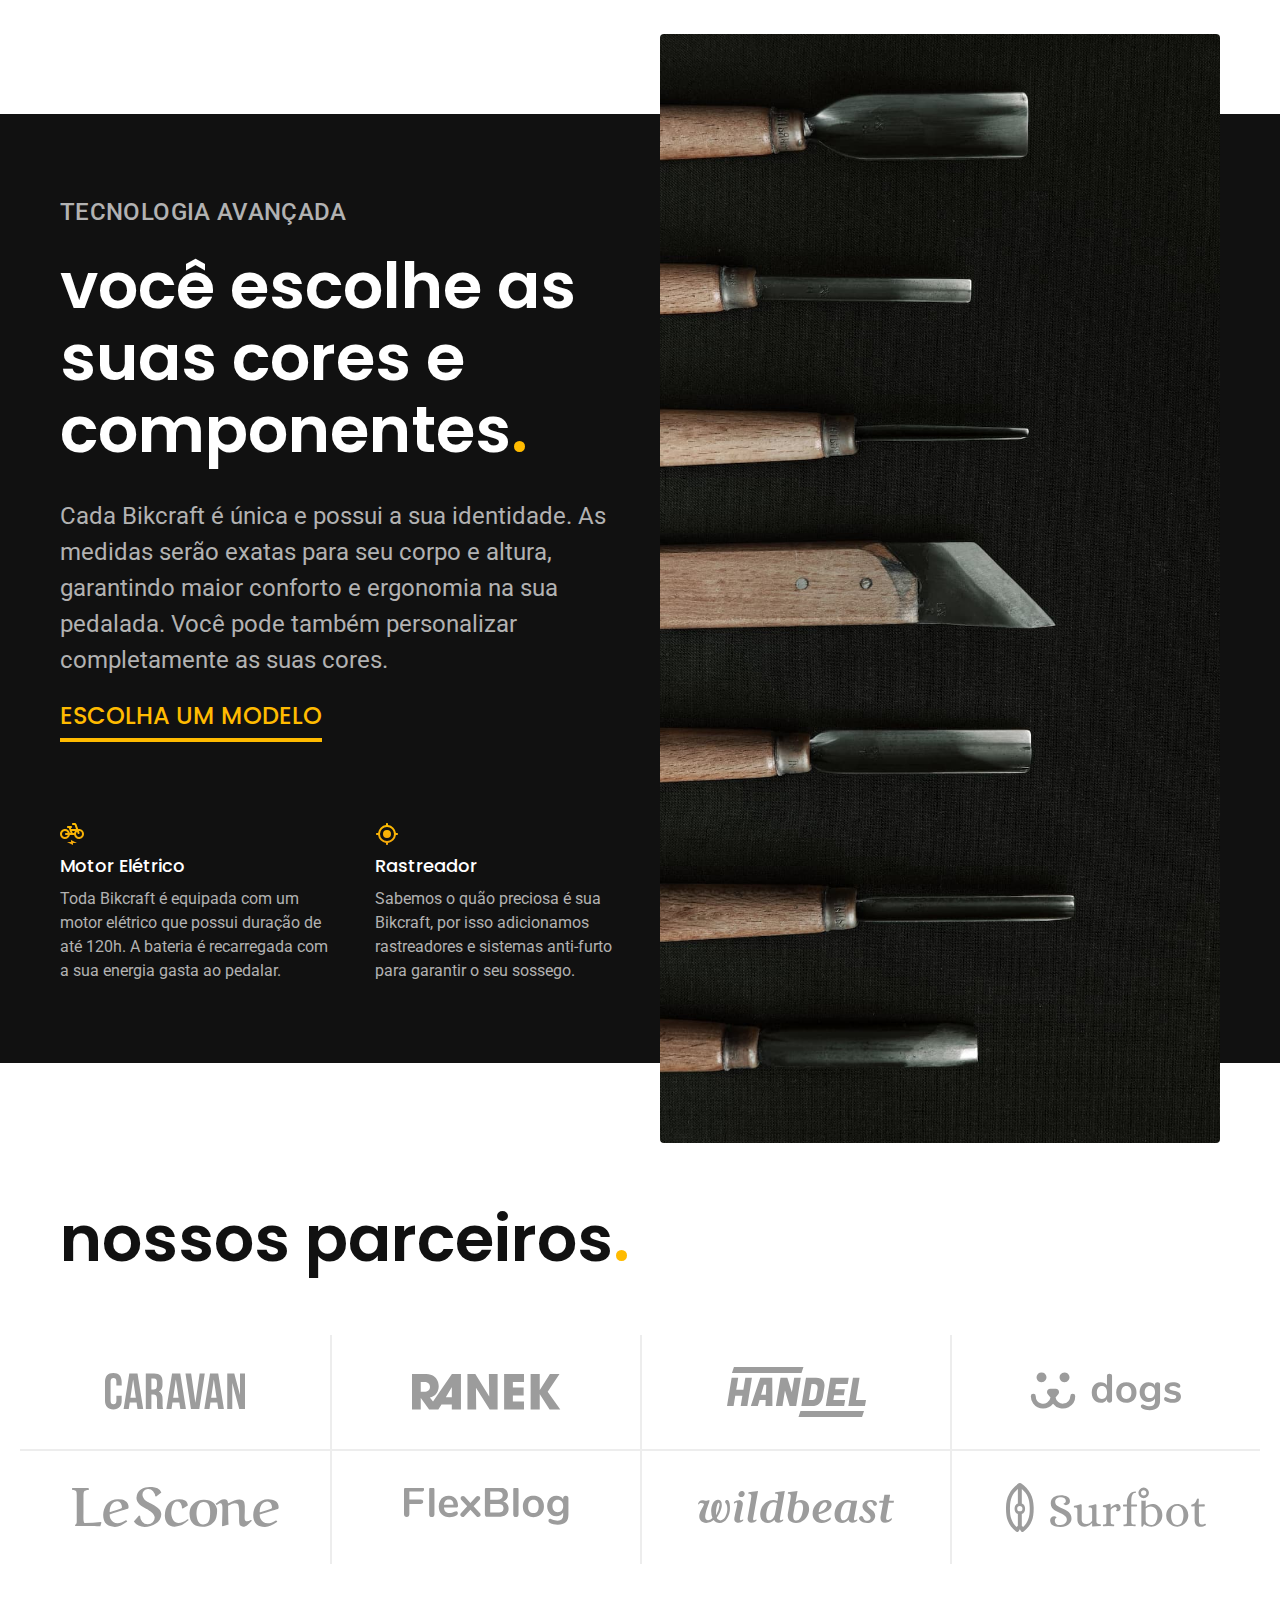
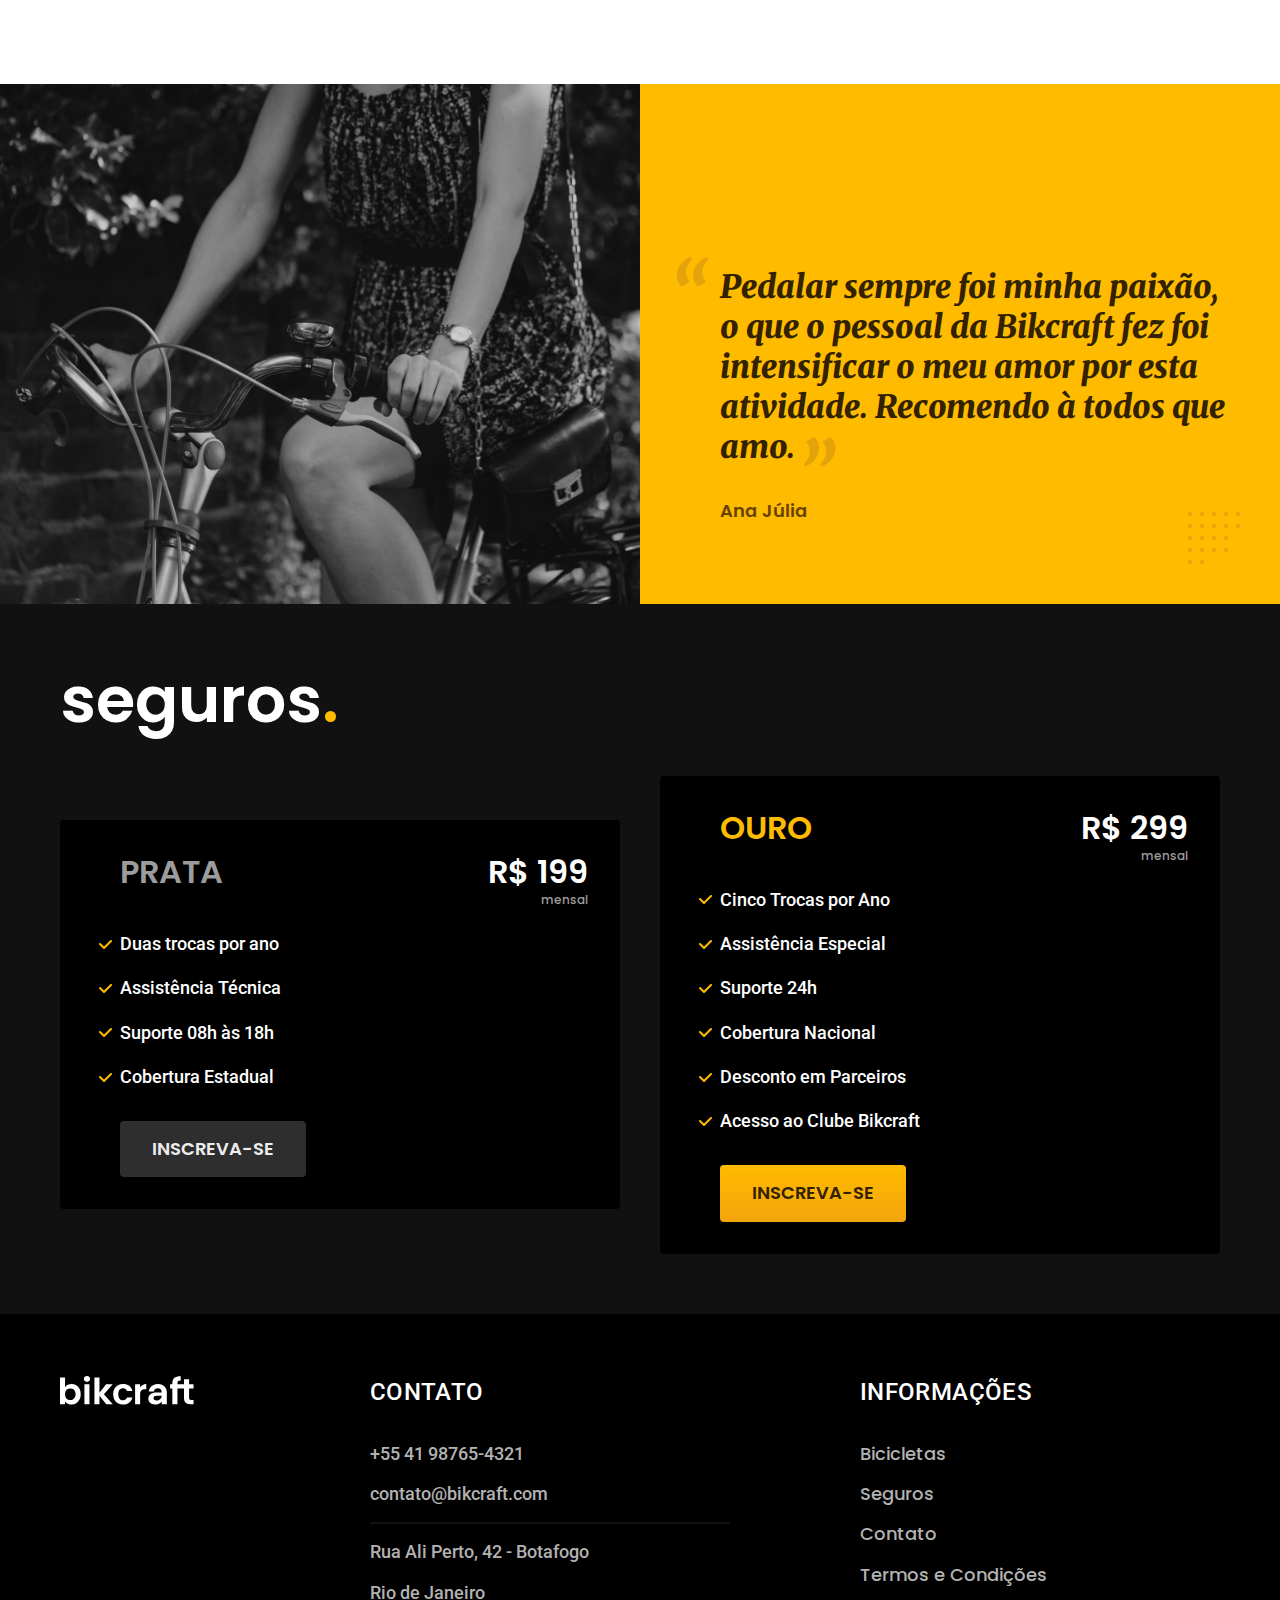
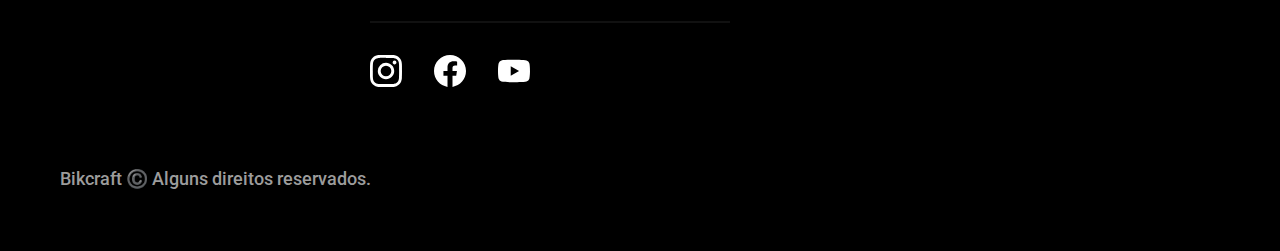
==== commit c1776941: "orcamento" ====
--- a/index.html
+++ b/index.html
@@ -6,6 +6,8 @@
   <meta name="viewport" content="width=device-width, initial-scale=1.0">
   <title>Bikcraft - Bicicletas Elétricas</title>
   <meta name="description" content="Bicicletas elétricas de alta pecisão e qualidade, feitas sob medidas para o cliente. Explore o mundo na sua velocidade com a Bikcraft.">
+
+  <link rel="preload" href="./css/style.css" as="style">
   <link rel="stylesheet" href="./css/style.css">
 
   <link rel="preconnect" href="https://fonts.googleapis.com">
@@ -16,7 +18,7 @@
 <body>
   <header class="header-bg">
     <div class="header container">
-      <a href="./"><img src="./img/bikcraft.svg" alt="Bikcraft"></a>
+      <a href="./"><img src="./img/bikcraft.svg" width="136" height="32" alt="Bikcraft"></a>
       <nav aria-label="primaria">
         <ul class="header-menu font-1-m cor-0">
           <li><a href="./bicicletas.html">Bicicletas</a></li>
@@ -34,9 +36,10 @@
         <p class="font-2-l cor-5">Bicicletas elétricas de alta precisão e qualidade, feitas sob medida para o cliente. Explore o mundo na sua velocidade com a Bikcraft.</p>
         <a class="botao" href="./bicicletas.html">Escolha a sua</a>
       </div>
-      <div>
-        <img src="./img/fotos/introducao.jpg" alt="Bicicleta elétrica preta">
-      </div>
+      <picture>
+        <source media="(max-width: 800px)" srcset="./img/bicicletas/nimbus.jpg">
+        <img src="./img/fotos/introducao.jpg" width="1280" height="1600" alt="Bicicleta elétrica preta.">
+      </picture>
     </div>
   </main>
 
@@ -45,21 +48,21 @@
     <ul>
       <li>
         <a href="./bicicletas/magic.html">
-          <img src="./img/bicicletas/magic-home.jpg" alt="Bicicleta preta">
+          <img src="./img/bicicletas/magic-home.jpg" width="920" height="1040" alt="Bicicleta preta">
           <h3 class="font-1-xl">Magic Might</h3>
           <span class="font-2-m cor-8">R$ 2499</span>
         </a>
       </li>
       <li>
         <a href="./bicicletas/nimbus.html">
-          <img src="./img/bicicletas/nimbus-home.jpg" alt="Bicicleta preta">
+          <img src="./img/bicicletas/nimbus-home.jpg" width="920" height="1040" alt="Bicicleta preta">
           <h3 class="font-1-xl">Nimbus Stark</h3>
           <span class="font-2-m cor-8">R$ 4999</span>
         </a>
       </li>
       <li>
         <a href="./bicicletas/nebula.html">
-          <img src="./img/bicicletas/nebula-home.jpg" alt="Bicicleta preta">
+          <img src="./img/bicicletas/nebula-home.jpg" width="920" height="1040" alt="Bicicleta preta">
           <h3 class="font-1-xl">Nebula Cosmic</h3>
           <span class="font-2-m cor-8">R$ 3999</span>
         </a>
@@ -76,19 +79,19 @@
         <a class="link" href="./bicicleta.html">Escolha um modelo</a>
         <div class="tecnologia-vantagens">
           <div>
-            <img src="./img/icones/eletrica.svg" alt="">
+            <img src="./img/icones/eletrica.svg" width="24" height="24" alt="">
             <h3 class="font-1-m cor-0">Motor Elétrico</h3>
             <p class="font-2-s cor-5">Toda Bikcraft é equipada com um motor elétrico que possui duração de até 120h. A bateria é recarregada com a sua energia gasta ao pedalar.</p>
           </div>
           <div>
-            <img src="./img/icones/rastreador.svg" alt="">
+            <img src="./img/icones/rastreador.svg" width="24" height="24" alt="">
             <h3 class="font-1-m cor-0">Rastreador</h3>
             <p class="font-2-s cor-5">Sabemos o quão preciosa é sua Bikcraft, por isso adicionamos rastreadores e sistemas anti-furto para garantir o seu sossego.</p>
           </div>
         </div>
       </div>
       <div class="tecnologia-imagem">
-        <img src="./img/fotos/tecnologia.jpg" alt="">
+        <img src="./img/fotos/tecnologia.jpg" width="1200" height="1920" alt="">
       </div>
     </div>
   </article>
@@ -96,20 +99,20 @@
   <section class="parceiros" aria-label="Nossos Parceiros">
     <h2 class=" container font-1-xxl">nossos parceiros<span class="cor-p1">.</span></h2>
     <ul>
-      <li><img src="./img/parceiros/caravan.svg" alt="caravan"></li>
-      <li><img src="./img/parceiros/ranek.svg" alt="ranek"></li>
-      <li><img src="./img/parceiros/handel.svg" alt="handel"></li>
-      <li><img src="./img/parceiros/dogs.svg" alt="dogs"></li>
-      <li><img src="./img/parceiros/lescone.svg" alt="lescone"></li>
-      <li><img src="./img/parceiros/flexblog.svg" alt="flexblog"></li>
-      <li><img src="./img/parceiros/wildbeast.svg" alt="wildbeast"></li>
-      <li><img src="./img/parceiros/surfbot.svg" alt="surfbot"></li>
+      <li><img src="./img/parceiros/caravan.svg" width="140" height="38" alt="caravan"></li>
+      <li><img src="./img/parceiros/ranek.svg" width="149" height="36" alt="ranek"></li>
+      <li><img src="./img/parceiros/handel.svg" width="139" height="50" alt="handel"></li>
+      <li><img src="./img/parceiros/dogs.svg" width="152" height="39" alt="dogs"></li>
+      <li><img src="./img/parceiros/lescone.svg" width="208" height="41" alt="lescone"></li>
+      <li><img src="./img/parceiros/flexblog.svg" width="165" height="38" alt="flexblog"></li>
+      <li><img src="./img/parceiros/wildbeast.svg" width="196" height="34" alt="wildbeast"></li>
+      <li><img src="./img/parceiros/surfbot.svg" width="200" height="49" alt="surfbot"></li>
     </ul>
   </section>
 
   <section class="depoimento" aria-label="Depoimento">
     <div>
-      <img src="./img/fotos/depoimento.jpg" alt="Pessoa pedalando uma bicicleta Bikcraft">
+      <img src="./img/fotos/depoimento.jpg" width="1560" height="1360" alt="Pessoa pedalando uma bicicleta Bikcraft">
     </div>
     <div class="depoimento-conteudo">
       <blockquote class="font-1-xl cor-p5">
@@ -152,7 +155,7 @@
 
   <footer class="footer-bg">
     <div class="footer container">
-      <a href="./"> <img src="./img/bikcraft.svg" alt="Bikcraft"></a>
+      <a href="./"> <img src="./img/bikcraft.svg" width="136" height="32" alt="Bikcraft"></a>
       <div class="footer-contato">
         <h3 class="font-2-l-b cor-0">Contato</h3>
         <ul class="font-2-m cor-5">
@@ -163,13 +166,13 @@
         </ul>
         <div class="footer-redes">
           <a href="./">
-            <img src="./img/redes/instagram.svg" alt="Instagram">
+            <img src="./img/redes/instagram.svg" width="32" height="32" alt="Instagram">
           </a>
           <a href="./">
-            <img src="./img/redes/facebook.svg" alt="Facebook">
+            <img src="./img/redes/facebook.svg" width="32" height="32" alt="Facebook">
           </a>
           <a href="./">
-            <img src="./img/redes/youtube.svg" alt="Youtube">
+            <img src="./img/redes/youtube.svg" width="32" height="32" alt="Youtube">
           </a>
         </div>
       </div>
--- a/css/style.css
+++ b/css/style.css
@@ -32,5 +32,8 @@
 @import "./contato/contato.css";
 @import "./contato/lojas.css";
 
+/* Orçamento */
+@import "./orcamento/orcamento.css";
+
 /* Termos */
 @import "./termos/termos.css";--- a/css/style.css
+++ b/css/style.css
@@ -32,5 +32,8 @@
 @import "./contato/contato.css";
 @import "./contato/lojas.css";
 
+/* Orçamento */
+@import "./orcamento/orcamento.css";
+
 /* Termos */
 @import "./termos/termos.css";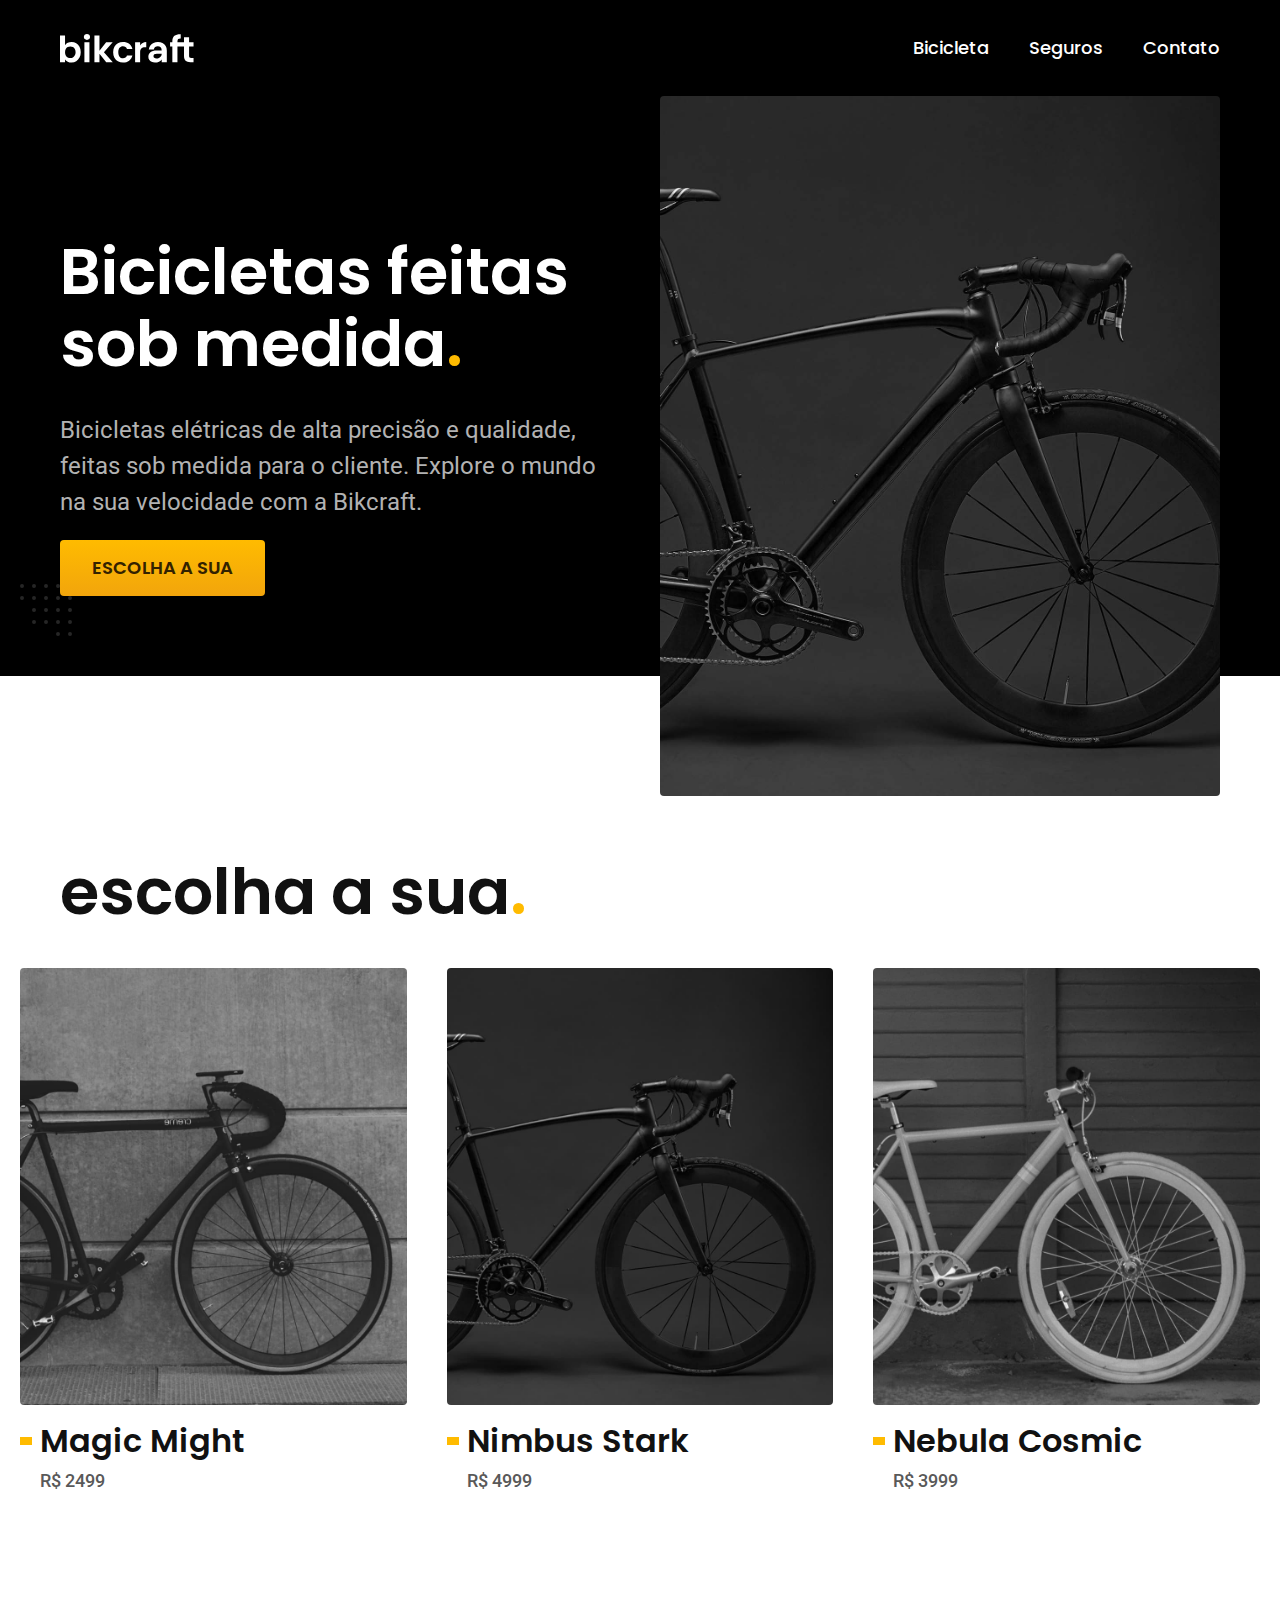
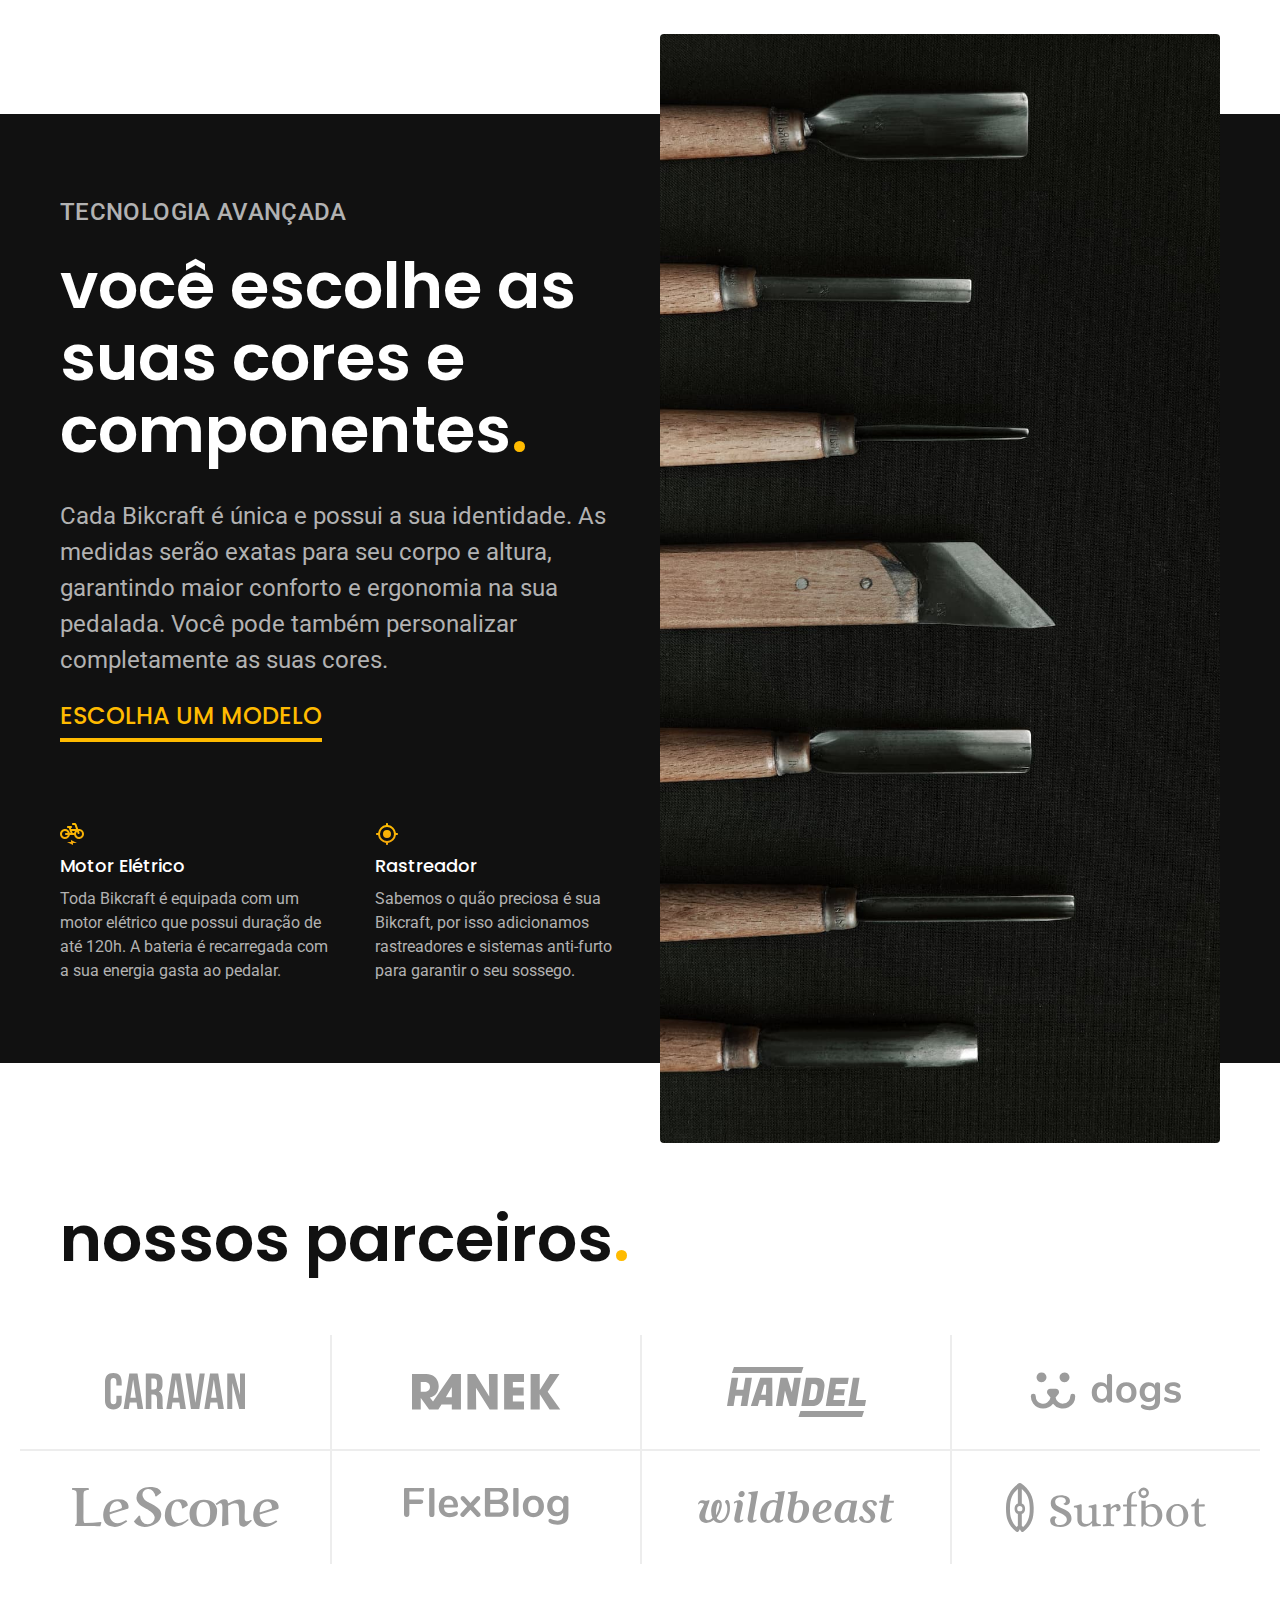
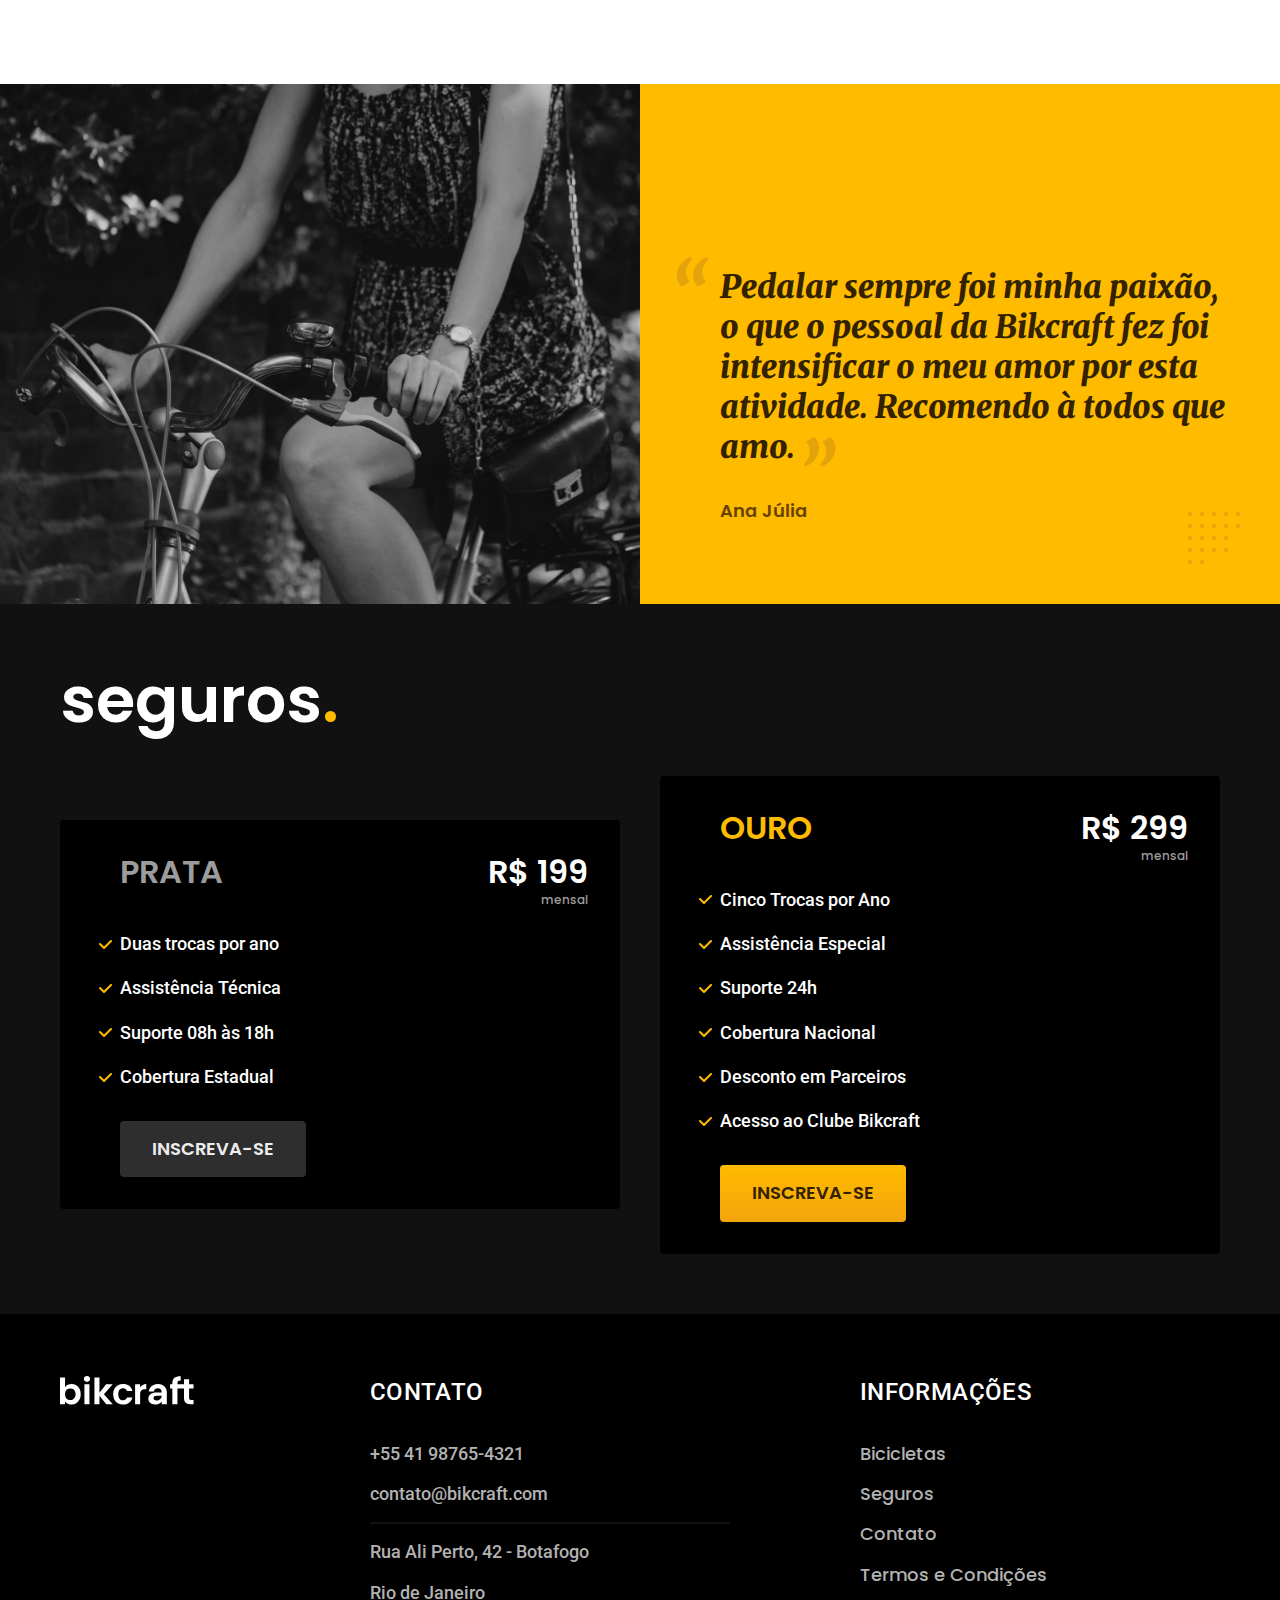
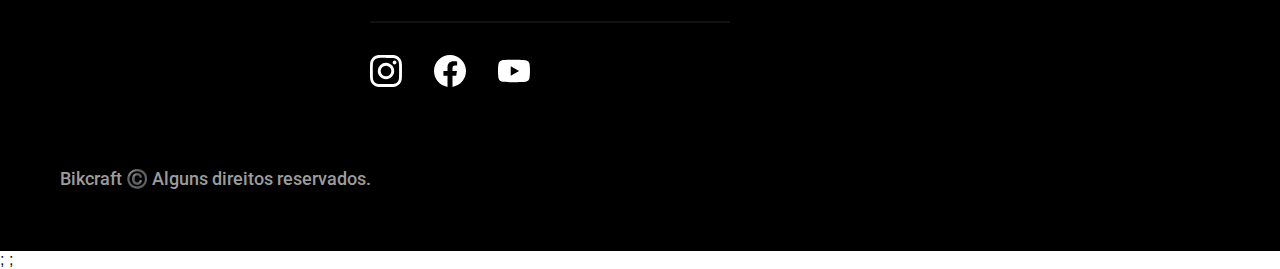
==== commit ab8a4288: "otimizado para producao" ====
--- a/index.html
+++ b/index.html
@@ -7,12 +7,16 @@
   <title>Bikcraft - Bicicletas Elétricas</title>
   <meta name="description" content="Bicicletas elétricas de alta pecisão e qualidade, feitas sob medidas para o cliente. Explore o mundo na sua velocidade com a Bikcraft.">
 
-  <link rel="preload" href="./css/style.css" as="style">
-  <link rel="stylesheet" href="./css/style.css">
+  <link rel="icon" href="./favicon.svg" type="image/svg+xml">
+  <link rel="preload" href="./css/style.min.css" as="style">
+  <link rel="stylesheet" href="./css/style.min.css">
+
+  <script>document.documentElement.classList.add("js");</script>
 
   <link rel="preconnect" href="https://fonts.googleapis.com">
   <link rel="preconnect" href="https://fonts.gstatic.com" crossorigin>
   <link href="https://fonts.googleapis.com/css2?family=Merriweather:ital,wght@1,900&family=Poppins:wght@400;600&family=Roboto:wght@400;500&display=swap" rel="stylesheet">
+
 </head>
 
 <body>
@@ -21,7 +25,7 @@
       <a href="./"><img src="./img/bikcraft.svg" width="136" height="32" alt="Bikcraft"></a>
       <nav aria-label="primaria">
         <ul class="header-menu font-1-m cor-0">
-          <li><a href="./bicicletas.html">Bicicletas</a></li>
+          <li><a href="./bicicletas.html">Bicicleta</a></li>
           <li><a href="./seguros.html">Seguros</a></li>
           <li><a href="./contato.html">Contato</a></li>
         </ul>
@@ -32,11 +36,11 @@
   <main class="introducao-bg">
     <div class="introducao container">
       <div class="introducao-conteudo">
-        <h1 class="font-1-xxl cor-0">Bicicletas feitas sob medida<span class="cor-p1">.</span></h1>
-        <p class="font-2-l cor-5">Bicicletas elétricas de alta precisão e qualidade, feitas sob medida para o cliente. Explore o mundo na sua velocidade com a Bikcraft.</p>
-        <a class="botao" href="./bicicletas.html">Escolha a sua</a>
-      </div>
-      <picture>
+        <h1 class="font-1-xxl cor-0 fadeInDown" data-anime="200">Bicicletas feitas sob medida<span class="cor-p1">.</span></h1>
+        <p class="font-2-l cor-5 fadeInDown" data-anime="400">Bicicletas elétricas de alta precisão e qualidade, feitas sob medida para o cliente. Explore o mundo na sua velocidade com a Bikcraft.</p>
+        <a class="botao fadeInDown" data-anime="600" href="./bicicletas.html">Escolha a sua</a>
+      </div>
+      <picture data-anime="800" class="fadeInDown">
         <source media="(max-width: 800px)" srcset="./img/bicicletas/nimbus.jpg">
         <img src="./img/fotos/introducao.jpg" width="1280" height="1600" alt="Bicicleta elétrica preta.">
       </picture>
@@ -76,7 +80,7 @@
         <span class="font-2-l-b cor-5">Tecnologia Avançada</span>
         <h2 class="font-1-xxl cor-0">você escolhe as suas cores e componentes<span class="cor-p1">.</span></h2>
         <p class="font-2-l cor-5">Cada Bikcraft é única e possui a sua identidade. As medidas serão exatas para seu corpo e altura, garantindo maior conforto e ergonomia na sua pedalada. Você pode também personalizar completamente as suas cores.</p>
-        <a class="link" href="./bicicleta.html">Escolha um modelo</a>
+        <a class="link" href="./bicicletas.html">Escolha um modelo</a>
         <div class="tecnologia-vantagens">
           <div>
             <img src="./img/icones/eletrica.svg" width="24" height="24" alt="">
@@ -190,6 +194,8 @@
       <p class="footer-copy font-2-m cor-6">Bikcraft ©️ Alguns direitos reservados.</p>
     </div>
   </footer>
+  <script src="./js/plugins/simple-anime.js"></script>;
+  <script src="./js/script.js"></script>;
 </body>
 
 </html>--- a/css/style.min.css
+++ b/css/style.min.css
@@ -0,0 +1 @@
+body{margin:0;font-family:Arial,Helvetica,sans-serif;color:#111}blockquote,dd,h1,h2,h3,h4,p,ul{margin:0}ul{padding:0;list-style:none;font-family:Poppins;font-weight:400}a{text-decoration:none;color:inherit}img{max-width:100%;height:auto;display:block}img[src$=".jpg"]{border-radius:4px}.font-1-xs{font:500 0.75rem/1.35 Poppins,sans-serif}.font-2-xs{font:400 0.875rem/1.43 Roboto,sans-serif}.font-1-s{font:500 1rem/1.5 Poppins,sans-serif}.font-2-s{font:400 1rem/1.5 Roboto,sans-serif}.font-1-m,.font-1-m-b{font:500 1.125rem/1.35 Poppins,sans-serif}.font-1-m-b{font-weight:600}.font-2-m{font:500 1.125rem/1.35 Roboto,sans-serif}.font-1-l{font:500 1.5rem/1.5 Poppins,sans-serif}.font-2-l,.font-2-l-b{font:400 1.5rem/1.5 Roboto,sans-serif}.font-2-l-b{font-weight:500;letter-spacing:.015em;text-transform:uppercase}.font-1-xl{font:600 2rem/1.25 Poppins,sans-serif}.font-2-xl{font:500 2rem/1.25 Roboto,sans-serif}.font-1-xxl{font:600 4rem/1.125 Poppins,sans-serif}@media (max-width:1200px){.font-1-xxl{font-size:3rem}.font-2-l,.font-2-l-b{font-size:1.125rem}}@media (max-width:800px){.font-1-xxl{font-size:2rem}.font-1-xl,.font-2-xl{font-size:1.5rem}}:root{--cor-0:#ffffff;--cor-1:#f7f7f7;--cor-2:#ededed;--cor-3:#dedede;--cor-4:#cccccc;--cor-5:#b2b2b2;--cor-6:#9c9c9c;--cor-7:#717171;--cor-8:#595959;--cor-9:#404040;--cor-10:#2e2e2e;--cor-11:#111111;--cor-12:#000000;--cor-p1:#ffbb00;--cor-p2:#e4a30b;--cor-p3:#a66f00;--cor-p4:#664400;--cor-p5:#332200}.cor-0{color:var(--cor-0)}.cor-1{color:var(--cor-1)}.cor-2{color:var(--cor-2)}.cor-3{color:var(--cor-3)}.cor-4{color:var(--cor-4)}.cor-5{color:var(--cor-5)}.cor-6{color:var(--cor-6)}.cor-7{color:var(--cor-7)}.cor-8{color:var(--cor-8)}.cor-9{color:var(--cor-9)}.cor-10{color:var(--cor-10)}.cor-11{color:var(--cor-11)}.cor-12{color:var(--cor-12)}.cor-p1{color:var(--cor-p1)}.cor-p2{color:var(--cor-p2)}.cor-p3{color:var(--cor-p3)}.cor-p4{color:var(--cor-p4)}.cor-p5{color:var(--cor-p5)}.js .fadeInDown{transform:translate3d(0,-20px,0)}.js .fadeInUp{transform:translate3d(0,20px,0)}.js .fadeInRight{transform:translate3d(20px,0,0)}.js .fadeInLeft{transform:translate3d(-20px,0,0)}.js [data-anime]{opacity:0}.js .anime{opacity:1;transform:none;transition:transform .8s,opacity .8s}.header-bg{background-color:var(--cor-12)}.header{display:flex;flex-wrap:wrap;gap:20px;justify-content:space-between;align-items:center;padding-top:20px;padding-bottom:20px}.header-menu{display:flex;flex-wrap:wrap;gap:40px}.header-menu a{padding:16px 0;display:inline-block;position:relative}.header-menu a:after{content:"";display:block;height:2px;width:0;background:var(--cor-0);margin-top:4px;transition:.3s;position:absolute}.header-menu a.ativo::after,.header-menu a:hover::after{width:100%}@media (max-width:800px){.header-menu{gap:20px}.header-menu a{background:var(--cor-11);padding:12px 16px;border-radius:4px}.header-menu a:hover{background-color:var(--cor-10)}.header a:after{display:none}}@media (max-width:600px){.header-menu{gap:12px}.header-menu a{padding:8px 12px;font-size:14px}}.footer-bg{background-color:var(--cor-12)}.footer{display:grid;grid-template-columns:3fr 5fr 4fr;gap:40px;padding-top:60px;padding-bottom:60px}.footer h3{margin-bottom:32px}.footer-contato ul{margin-bottom:32px}.footer-contato li:nth-child(2n):after{content:"";display:block;max-width:360px;height:2px;background:var(--cor-11);margin-top:16px}.footer li{margin-bottom:16px}.footer-redes{display:flex;gap:32px}.footer a:hover{color:var(--cor-0)}.footer-copy{grid-column:1/-1;margin-top:40px}@media (max-width:800px){.footer>img{display:none}.footer{grid-template-columns:1fr 1fr}}@media (max-width:600px){.footer{grid-template-columns:1fr;gap:60px}.footer-copy{margin-top:0}}.container{box-sizing:border-box;max-width:1200px;padding-left:20px;padding-right:20px;margin-left:auto;margin-right:auto}.botao{display:inline-block;padding:16px 32px;background:linear-gradient(#fb0,#f2a50c);border-radius:4px;box-shadow:0 1px 2px rgba(0,0,0,.1);text-transform:uppercase;color:var(--cor-p5);font:600 1.125rem/1.35 Poppins,sans-serif;max-width:max-content;border:none;cursor:pointer}.botao:hover{background:linear-gradient(#ffb60d,#e59317)}.botao.secundario{background:var(--cor-10);color:var(--cor-2)}.botao.secundario:hover{background:var(--cor-9)}.botao.seta{display:flex;align-items:center}.botao.seta::after{content:"";display:inline-block;width:18px;height:10px;margin-left:12px;background:url("../img/icones/seta.svg");transition:transform .2s}.botao.seta:hover::after{transform:translateX(4px)}@media (max-width:600px){.botao{padding:12px 16px;font-size:1rem}}.link{display:inline-block;color:var(--cor-p1);font:500 1.5rem/1.5 Poppins,sans-serif;text-transform:uppercase;position:relative;padding-bottom:8px}.link::after{content:"";display:block;width:100%;height:4px;position:absolute;background-color:currentColor;margin-top:4px}.link:hover{color:var(--cor-0)}.titulo-bg{padding-top:60px;padding-bottom:60px;background-color:var(--cor-11)}.titulo{background:url("../img/dec/top-right.svg") no-repeat top right 20px}.titulo p{margin-bottom:4px}@media (max-width:800px){.titulo-bg{padding-top:40px;padding-bottom:40px}.titulo p{font-size:1rem;text-transform:lowercase;font-weight:400}}.form{display:grid;grid-template-columns:1fr 1fr;gap:20px}.form label{display:block;font:600 1rem/1.5 Poppins,sans-serif;margin-bottom:4px}.form .col-2{grid-column:span 2}.form input[type=email],.form input[type=text],.form textarea{font:400 1rem/1.5 Roboto,sans-serif;background:var(--cor-1);border:1px solid var(--cor-2);padding:12px;border-radius:4px;width:100%;box-sizing:border-box}.form input[type=email]:focus,.form input[type=text]:focus,.form textarea:focus{outline:0;border-color:var(--cor-p1);background:var(--cor-0);box-shadow:0 0 0 2px #fea}@media (max-width:600px){.form{grid-template-columns:1fr}.form .col-2{grid-column:1}}.introducao-bg{background:var(--cor-12) url("../img/dec/bottom-left.svg") no-repeat bottom 160px left 20px;box-shadow:inset 0 -120px var(--cor-0)}.introducao{display:grid;grid-template-columns:1fr 1fr;gap:0 40px}.introducao-conteudo{align-self:end;padding-bottom:200px}.introducao img{width:100%;height:100%;object-fit:cover;border-radius:4px}.introducao h1{margin-bottom:32px}.introducao p{margin-bottom:20px}@media (max-width:800px){.introducao-bg{background:var(--cor-11);padding-top:40px;box-shadow:inset 0 -60px var(--cor-0)}.introducao{grid-template-columns:1fr;gap:32px}.introducao-conteudo{padding-bottom:0}.introducao h1{margin-bottom:16px}.introducao img{height:300px;width:100%}}.tecnologia-bg{background-color:var(--cor-11);box-shadow:inset 0 80px var(--cor-0),inset 0 -80px var(--cor-0)}.tecnologia{display:grid;grid-template-columns:1fr 1fr;gap:40px}.tecnologia-imagem img{width:100%;height:100%;object-fit:cover;object-position:left}.tecnologia-conteudo{padding-top:160px;padding-bottom:160px}.tecnologia-conteudo>span{display:block;margin-bottom:20px}.tecnologia-conteudo h2{margin-bottom:32px}.tecnologia-conteudo>p{margin-bottom:20px}.tecnologia-conteudo a{margin-bottom:80px}.tecnologia-vantagens{display:flex;gap:40px}.tecnologia-vantagens h3{margin-bottom:8px;width:max-content}.tecnologia-vantagens img{width:24px;margin-bottom:8px}@media (max-width:800px){.tecnologia{grid-template-columns:1fr}.tecnologia-bg{box-shadow:initial}.tecnologia-conteudo{padding-top:60px;padding-bottom:60px}.tecnologia-imagem{display:none}.tecnologia a{margin-bottom:60px}}@media (max-width:600px){.tecnologia-vantagens{flex-direction:column}}.parceiros{padding-top:60px;padding-bottom:120px}.parceiros h2{margin-bottom:60px}.parceiros ul{padding:0 20px;max-width:1400px;margin:0 auto;display:grid;grid-template-columns:repeat(4,1fr)}.parceiros li{display:flex;padding:32px;border-left:2px solid var(--cor-2)}.parceiros img{margin:auto}.parceiros li:first-child,.parceiros li:nth-child(5){border-left:none}.parceiros li:nth-child(n+5){border-top:2px solid var(--cor-2)}@media (max-width:800px){.parceiros{padding-bottom:60px}.parceiros li{padding:20px}.parceiros h2{margin-bottom:20px}.parceiros ul{grid-template-columns:repeat(2,1fr)}.parceiros li:nth-child(n+3){border-top:2px solid var(--cor-2)}.parceiros li:nth-child(odd){border-left:none}}.depoimento{display:grid;grid-template-columns:1fr 1fr;background-color:var(--cor-p1);overflow:hidden}.depoimento img{width:100%;height:100%;object-fit:cover;border-radius:0}.depoimento-conteudo{padding:40px 40px 80px 80px;align-self:end;background:url("../img/dec/bottom-right-p.svg") no-repeat bottom 40px right 40px}.depoimento-conteudo p{max-width:32ch;font-family:Merriweather,serif;font-style:italic;font-weight:900;margin-bottom:32px;position:relative}.depoimento p::after,.depoimento p::before{font-size:5rem;color:var(--cor-p2);position:absolute}.depoimento p::before{content:"“";left:-50px;top:-20px}.depoimento p::after{content:"”"}@media (min-width:1200px){.depoimento img{max-height:520px}}@media (max-width:800px){.depoimento{grid-template-columns:1fr;text-align:center}.depoimento img{max-height:200px}.depoimento-conteudo{padding:40px 20px;justify-self:center}}.bicicletas-lista{padding-top:60px;padding-bottom:120px}.bicicletas-lista h2{margin-bottom:40px}.bicicletas-lista ul{display:flex;gap:40px;padding:0 20px 20px 20px;max-width:1400px;margin-left:auto;margin-right:auto;overflow-x:auto}#bicicleta .bicicletas-lista ul{padding:0 0 20px 0}.bicicletas-lista li{flex:1;min-width:280px}.bicicletas-lista a{display:block}.bicicletas-lista img{margin-bottom:16px}.bicicletas-lista h3{margin-bottom:8px;display:flex;align-items:center}.bicicletas-lista h3::before{content:"";display:inline-block;height:8px;width:12px;margin-right:8px;background-color:var(--cor-p1);transition:width .2s}.bicicletas-lista a:hover h3::before{width:24px}.bicicletas-lista li span{padding-left:20px}@media (max-width:800px){.bicicletas-lista{padding-bottom:60px}.bicicletas-lista ul{gap:20px}}.bicicletas-bg{background:linear-gradient(to right,var(--cor-0) 30%,var(--cor-11) 0)}.bicicletas{display:grid;grid-template-columns:1fr 1fr;gap:40px;padding-top:60px;padding-bottom:60px;background:url("../img/dec/top-right.svg") no-repeat top 40px right 20px}.bicicletas-imagem{display:grid}.bicicletas-imagem img{grid-area:1/1}.bicicletas-imagem span{grid-area:1/1;place-self:start end;margin-top:20px;display:inline-block;background:var(--cor-12);padding:8px 16px 8px 8px;border-radius:4px 0 0 4px}.bicicletas-conteudo{display:grid;grid-template-columns:1fr auto;align-content:start}.bicicletas h2,.bicicletas p{grid-column:1/-1}.bicicletas h2{margin-bottom:20px}.bicicletas h2::before{content:"";display:block;width:12px;height:8px;background-color:var(--cor-p1);margin-bottom:8px}.bicicletas p{margin-bottom:32px}.bicicletas a{place-self:end}.bicicletas li{display:flex;align-items:center}.bicicletas ul{display:grid;gap:16px}.bicicletas-conteudo img{width:24px;margin-right:8px}@media (max-width:800px){.bicicletas-bg{background:var(--cor-11)}.bicicletas{grid-template-columns:1fr;gap:20px;padding-top:40px;padding-bottom:40px}}@media (max-width:600px){.bicicletas-conteudo{grid-template-columns:1fr}.bicicletas ul{font-size:1rem;grid-template-columns:1fr 1fr;margin-bottom:32px}.bicicletas a{place-self:start}}.bicicleta{display:grid;grid-template-columns:1fr 1fr;align-items:start;gap:40px;padding-top:60px;padding-bottom:60px}#bicicleta .titulo p{text-transform:uppercase}.bicicleta-imagens{display:flex;flex-wrap:wrap;gap:20px}.bicicleta-imagens img{flex:1;min-width:200px}.bicicleta-imagens img:first-child{min-width:100%}.bicicleta-conteudo>p{margin-bottom:32px}.bicicleta-comprar{display:grid;grid-template-columns:max-content auto;align-items:center;justify-items:start;gap:8px 12px;margin-bottom:40px}.bicicleta-comprar a{grid-row:span 2}.bicicleta-comprar span{display:flex;align-items:center;background-color:var(--cor-12);gap:8px;padding:4px 8px;border-radius:4px}.bicicleta-conteudo h2{text-transform:uppercase;letter-spacing:.015em;margin-bottom:12px}.bicicleta-ficha,.bicicleta-informacoes{padding:32px;background-color:var(--cor-12);border-radius:4px}.bicicleta-informacoes{margin-bottom:40px;display:grid;grid-template-columns:1fr 1fr;gap:32px}.bicicleta-informacoes img{width:24px;margin-bottom:8px}.bicicleta-informacoes h3{margin-bottom:8px}.bicicleta-ficha li{padding:4px 0;display:flex;justify-content:space-between;border-bottom:1px solid var(--cor-11)}.bicicleta-ficha li:last-child{border-bottom:none}.bicicleta-ficha span{color:var(--cor-6)}@media (max-width:800px){.bicicleta{grid-template-columns:1fr;padding-top:40px;padding-bottom:40px}.bicicleta-imagens{grid-row:2}}@media (max-width:400px){.bicicleta-informacoes{grid-template-columns:1fr}.bicicleta-comprar{grid-template-columns:1fr}}.seguro-bg{background-color:var(--cor-11);box-shadow:inset 0 120px var(--cor-0),inset 0 -120px var(--cor-12)}.seguro{display:grid;grid-template-columns:1fr 1fr;gap:40px}.seguro-imagem img{width:100%;height:100%;object-fit:cover}.seguro-conteudo{padding-top:180px;padding-bottom:180px}.seguro h2{margin-bottom:32px}.seguro p{margin-bottom:20px}@media (max-width:800px){.seguro-bg{box-shadow:inset 0 -60px var(--cor-12)}.seguro{grid-template-columns:1fr}.seguro-conteudo{grid-row:1;padding-top:40px;padding-bottom:0}}.seguros-bg{background:var(--cor-11)}.seguros{padding-top:60px;padding-bottom:60px;display:grid;grid-template-columns:1fr 1fr;gap:40px;align-items:center}#seguros .seguros{padding-top:0}.seguros h2{grid-column:1/-1}.seguros-item{background-color:var(--cor-12);padding:32px 32px 32px 60px;display:grid;grid-template-columns:1fr auto;border-radius:4px}.seguros-item h3{margin-bottom:40px}.seguros-item span{grid-column:2;display:block;text-align:right}.seguros-item ul{grid-column:1/-1;margin-bottom:32px}.seguros-item li{display:flex;align-items:center;position:relative}.seguros-item li+li{margin-top:20px}.seguros-item li::before{content:"";display:inline-block;width:13px;height:9px;background-image:url("../img/icones/lista.svg");position:absolute;left:-21px}.seguros-item a{grid-column:1/-1}@media (max-width:800px){.seguros{grid-template-columns:1fr}}.vantagens-bg{background-color:var(--cor-12)}.vantagens{padding-top:120px;padding-bottom:120px}.vantagens h2{margin-bottom:60px}.vantagens ul{display:grid;grid-template-columns:repeat(auto-fit,minmax(280px,max-content));gap:40px 80px}.vantagens h3,.vantagens img{margin-bottom:8px}@media (max-width:800px){.vantagens{padding-top:60px;padding-bottom:60px}.vantagens h2{margin-bottom:40px}.vantagens ul{gap:20px}}.perguntas{padding-top:120px;padding-bottom:120px}.perguntas h2{margin-bottom:60px}.perguntas dl>div{padding:20px;border-radius:4px}.perguntas dl>div:nth-child(odd){background-color:var(--cor-1)}.perguntas button{display:grid;grid-template-columns:auto 1fr auto;align-items:center;gap:8px;cursor:pointer;border:none;background:0 0;width:100%;text-align:left}.perguntas button::before{content:"";display:inline-block;width:12px;height:8px;background-color:var(--cor-p1)}.perguntas button::after{content:"";display:inline-block;width:14px;height:6px;background:url("../img/icones/seta-abrir.svg");transition:.3s}.perguntas button:hover::after,.perguntas button[aria-expanded=true]::after{transform:rotate(180deg)}.js .perguntas dd{display:none}.js .perguntas dd.ativa{display:block}.perguntas dd{padding-left:20px;padding-top:16px;max-width:80ch}@media (max-width:800px){.perguntas{padding-top:60px;padding-bottom:60px}.perguntas h2{margin-bottom:40px}}#contato{background:linear-gradient(var(--cor-11) 600px,var(--cor-1) 0)}.contato{display:grid;grid-template-columns:5fr 7fr}.contato-dados,.contato-formulario{padding:60px;box-shadow:0 1px 2px rgba(0,0,0,.1)}.contato-dados{border-radius:5px 0 0 5px;background:var(--cor-12) url("../img/dec/bottom-left.svg") no-repeat bottom 20px left 20px}.contato-formulario{border-radius:0 5px 5px 0;background:var(--cor-0) url("../img/dec/bottom-right.svg") no-repeat bottom 20px right 20px}.contato-dados h2{margin-bottom:60px}.contato-endereco{margin-bottom:32px;padding-left:28px;background:url("../img/icones/local.svg") no-repeat 0 2px}.contato-endereco p{margin-bottom:8px}.contato-meios a{display:block;max-width:max-content;margin-bottom:8px;padding-left:28px}.contato-meios a:hover{color:var(--cor-0)}.contato-meios a:first-child{background:url("../img/icones/email.svg") no-repeat 0 2px}.contato-meios a:nth-child(2){margin-bottom:32px}.contato-meios a:nth-child(3){background:url("../img/icones/telefone.svg") no-repeat 0 2px;margin-bottom:60px}.contato-redes{display:flex;gap:32px;padding-left:28px}@media (max-width:800px){.contato{grid-template-columns:1fr}.contato-dados,.contato-formulario{padding:20px}.contato-dados{border-radius:5px 5px 0 0;background:var(--cor-12)}.contato-formulario{border-radius:0 0 5px 5px}.contato-dados h2,.contato-meios a:nth-child(3){margin-bottom:32px}.contato-redes{margin-bottom:12px}}.lojas{display:grid;grid-template-columns:1fr 1fr;gap:0 40px;padding-top:120px;padding-bottom:120px}.lojas h2{grid-column:1/-1;margin-bottom:60px}.lojas img{border-radius:4px 4px 0 0}.lojas-item{border-radius:4px;background:var(--cor-0);box-shadow:0 1px 2px rgba(0,0,0,.1)}.lojas-conteudo{display:grid;grid-template-columns:1fr 1fr;gap:32px 16px;padding:32px}.lojas-conteudo h3,.lojas-tempo{grid-column:1/-1}.lojas-dados{display:grid;gap:8px;border-left:2px solid var(--cor-2);padding-left:12px}.lojas-tempo{display:flex;align-items:center;gap:8px}@media (max-width:800px){.lojas{gap:20px;padding-top:60px;padding-bottom:60px}.lojas h2{margin-bottom:32px}.lojas-conteudo{grid-template-columns:1fr}}@media (max-width:600px){.lojas{grid-template-columns:1fr}}#orcamento{background:linear-gradient(var(--cor-11) 600px,var(--cor-1) 0)}.orcamento{display:grid;grid-template-columns:5fr 7fr;padding-bottom:120px}.orcamento h2{text-transform:uppercase;position:relative;display:flex;align-items:center}.orcamento h2::before{content:"";display:inline-block;width:4px;height:8px;background:var(--cor-p1);margin-right:8px;position:absolute;left:-12px}.orcamento-dados,.orcamento-produto{padding:60px;box-shadow:0 1px 2px rgba(0,0,0,.1)}.orcamento-produto{border-radius:5px 0 0 5px;display:grid;grid-template-columns:1fr 1fr;align-content:start;gap:20px;background:var(--cor-12) url("../img/dec/bottom-left.svg") no-repeat bottom 20px left 20px}.orcamento-dados{border-radius:0 5px 5px 0;background:var(--cor-0) url("../img/dec/bottom-right.svg") no-repeat bottom 20px right 20px}.orcamento-produto>*{grid-column:1/-1}.orcamento-produto>label{grid-column:initial}.orcamento-produto label{font:400 1rem/1.5 Poppins,sans-serif;color:var(--cor-4);background-color:var(--cor-10);padding:12px 16px;border-radius:4px;cursor:pointer;display:grid;grid-template-columns:auto 1fr auto;align-items:center;border:1px solid var(--cor-10)}.orcamento-produto input:checked+label{background:var(--cor-0);color:var(--cor-11)}.orcamento-produto label::before{content:"";display:inline-block;box-sizing:border-box;width:12px;height:12px;border:1px solid var(--cor-6);border-radius:50%;margin-right:8px}.orcamento-produto input:checked+label::before{border-color:var(--cor-7);box-shadow:inset 0 0 0 3px var(--cor-0),inset 0 0 0 6px var(--cor-7)}.orcamento-produto label:hover{background-color:var(--cor-9);border-color:var(--cor-9)}.orcamento-produto input:focus+label{box-shadow:0 0 0 2px var(--cor-p1);border-color:var(--cor-12)}.orcamento-produto label span{display:none}.orcamento-produto input:checked+label span{display:inline-block}.orcamento-produto input{opacity:0;position:absolute;pointer-events:none}.orcamento-conteudo{display:none}.orcamento-conteudo h2,.orcamento-dados h2:nth-of-type(n+2){margin-top:20px}#bikcraft:checked~#orcamento-bikcraft,#seguro:checked~#orcamento-seguro{display:grid;gap:20px}.orcamento-detalhes{display:none;background:var(--cor-0);padding:20px;grid-template-columns:1fr 1fr;border-radius:4px;align-items:center}.orcamento-detalhes li{display:flex;align-items:center;margin-bottom:8px}.orcamento-detalhes li img{width:16px;margin-right:8px}.seguro-dados li img{width:13px;height:9px}.orcamento-produto input:checked+label+.orcamento-detalhes{display:grid}@media (max-width:1200px){.orcamento-dados,.orcamento-produto{padding:32px}}@media (max-width:800px){.orcamento{grid-template-columns:1fr}.orcamento-produto{border-radius:5px 5px 0 0;background:var(--cor-12)}.orcamento-dados{border-radius:0 0 5px 5px}}@media (max-width:400px){.orcamento-produto{grid-template-columns:1fr}}.termos{padding-top:80px;padding-bottom:80px}.termos h2{font-weight:600;margin-bottom:20px}.termos p+h2{margin-top:40px}.termos p{max-width:75ch;margin-bottom:24px}--- a/css/style.min.css
+++ b/css/style.min.css
@@ -0,0 +1 @@
+body{margin:0;font-family:Arial,Helvetica,sans-serif;color:#111}blockquote,dd,h1,h2,h3,h4,p,ul{margin:0}ul{padding:0;list-style:none;font-family:Poppins;font-weight:400}a{text-decoration:none;color:inherit}img{max-width:100%;height:auto;display:block}img[src$=".jpg"]{border-radius:4px}.font-1-xs{font:500 0.75rem/1.35 Poppins,sans-serif}.font-2-xs{font:400 0.875rem/1.43 Roboto,sans-serif}.font-1-s{font:500 1rem/1.5 Poppins,sans-serif}.font-2-s{font:400 1rem/1.5 Roboto,sans-serif}.font-1-m,.font-1-m-b{font:500 1.125rem/1.35 Poppins,sans-serif}.font-1-m-b{font-weight:600}.font-2-m{font:500 1.125rem/1.35 Roboto,sans-serif}.font-1-l{font:500 1.5rem/1.5 Poppins,sans-serif}.font-2-l,.font-2-l-b{font:400 1.5rem/1.5 Roboto,sans-serif}.font-2-l-b{font-weight:500;letter-spacing:.015em;text-transform:uppercase}.font-1-xl{font:600 2rem/1.25 Poppins,sans-serif}.font-2-xl{font:500 2rem/1.25 Roboto,sans-serif}.font-1-xxl{font:600 4rem/1.125 Poppins,sans-serif}@media (max-width:1200px){.font-1-xxl{font-size:3rem}.font-2-l,.font-2-l-b{font-size:1.125rem}}@media (max-width:800px){.font-1-xxl{font-size:2rem}.font-1-xl,.font-2-xl{font-size:1.5rem}}:root{--cor-0:#ffffff;--cor-1:#f7f7f7;--cor-2:#ededed;--cor-3:#dedede;--cor-4:#cccccc;--cor-5:#b2b2b2;--cor-6:#9c9c9c;--cor-7:#717171;--cor-8:#595959;--cor-9:#404040;--cor-10:#2e2e2e;--cor-11:#111111;--cor-12:#000000;--cor-p1:#ffbb00;--cor-p2:#e4a30b;--cor-p3:#a66f00;--cor-p4:#664400;--cor-p5:#332200}.cor-0{color:var(--cor-0)}.cor-1{color:var(--cor-1)}.cor-2{color:var(--cor-2)}.cor-3{color:var(--cor-3)}.cor-4{color:var(--cor-4)}.cor-5{color:var(--cor-5)}.cor-6{color:var(--cor-6)}.cor-7{color:var(--cor-7)}.cor-8{color:var(--cor-8)}.cor-9{color:var(--cor-9)}.cor-10{color:var(--cor-10)}.cor-11{color:var(--cor-11)}.cor-12{color:var(--cor-12)}.cor-p1{color:var(--cor-p1)}.cor-p2{color:var(--cor-p2)}.cor-p3{color:var(--cor-p3)}.cor-p4{color:var(--cor-p4)}.cor-p5{color:var(--cor-p5)}.js .fadeInDown{transform:translate3d(0,-20px,0)}.js .fadeInUp{transform:translate3d(0,20px,0)}.js .fadeInRight{transform:translate3d(20px,0,0)}.js .fadeInLeft{transform:translate3d(-20px,0,0)}.js [data-anime]{opacity:0}.js .anime{opacity:1;transform:none;transition:transform .8s,opacity .8s}.header-bg{background-color:var(--cor-12)}.header{display:flex;flex-wrap:wrap;gap:20px;justify-content:space-between;align-items:center;padding-top:20px;padding-bottom:20px}.header-menu{display:flex;flex-wrap:wrap;gap:40px}.header-menu a{padding:16px 0;display:inline-block;position:relative}.header-menu a:after{content:"";display:block;height:2px;width:0;background:var(--cor-0);margin-top:4px;transition:.3s;position:absolute}.header-menu a.ativo::after,.header-menu a:hover::after{width:100%}@media (max-width:800px){.header-menu{gap:20px}.header-menu a{background:var(--cor-11);padding:12px 16px;border-radius:4px}.header-menu a:hover{background-color:var(--cor-10)}.header a:after{display:none}}@media (max-width:600px){.header-menu{gap:12px}.header-menu a{padding:8px 12px;font-size:14px}}.footer-bg{background-color:var(--cor-12)}.footer{display:grid;grid-template-columns:3fr 5fr 4fr;gap:40px;padding-top:60px;padding-bottom:60px}.footer h3{margin-bottom:32px}.footer-contato ul{margin-bottom:32px}.footer-contato li:nth-child(2n):after{content:"";display:block;max-width:360px;height:2px;background:var(--cor-11);margin-top:16px}.footer li{margin-bottom:16px}.footer-redes{display:flex;gap:32px}.footer a:hover{color:var(--cor-0)}.footer-copy{grid-column:1/-1;margin-top:40px}@media (max-width:800px){.footer>img{display:none}.footer{grid-template-columns:1fr 1fr}}@media (max-width:600px){.footer{grid-template-columns:1fr;gap:60px}.footer-copy{margin-top:0}}.container{box-sizing:border-box;max-width:1200px;padding-left:20px;padding-right:20px;margin-left:auto;margin-right:auto}.botao{display:inline-block;padding:16px 32px;background:linear-gradient(#fb0,#f2a50c);border-radius:4px;box-shadow:0 1px 2px rgba(0,0,0,.1);text-transform:uppercase;color:var(--cor-p5);font:600 1.125rem/1.35 Poppins,sans-serif;max-width:max-content;border:none;cursor:pointer}.botao:hover{background:linear-gradient(#ffb60d,#e59317)}.botao.secundario{background:var(--cor-10);color:var(--cor-2)}.botao.secundario:hover{background:var(--cor-9)}.botao.seta{display:flex;align-items:center}.botao.seta::after{content:"";display:inline-block;width:18px;height:10px;margin-left:12px;background:url("../img/icones/seta.svg");transition:transform .2s}.botao.seta:hover::after{transform:translateX(4px)}@media (max-width:600px){.botao{padding:12px 16px;font-size:1rem}}.link{display:inline-block;color:var(--cor-p1);font:500 1.5rem/1.5 Poppins,sans-serif;text-transform:uppercase;position:relative;padding-bottom:8px}.link::after{content:"";display:block;width:100%;height:4px;position:absolute;background-color:currentColor;margin-top:4px}.link:hover{color:var(--cor-0)}.titulo-bg{padding-top:60px;padding-bottom:60px;background-color:var(--cor-11)}.titulo{background:url("../img/dec/top-right.svg") no-repeat top right 20px}.titulo p{margin-bottom:4px}@media (max-width:800px){.titulo-bg{padding-top:40px;padding-bottom:40px}.titulo p{font-size:1rem;text-transform:lowercase;font-weight:400}}.form{display:grid;grid-template-columns:1fr 1fr;gap:20px}.form label{display:block;font:600 1rem/1.5 Poppins,sans-serif;margin-bottom:4px}.form .col-2{grid-column:span 2}.form input[type=email],.form input[type=text],.form textarea{font:400 1rem/1.5 Roboto,sans-serif;background:var(--cor-1);border:1px solid var(--cor-2);padding:12px;border-radius:4px;width:100%;box-sizing:border-box}.form input[type=email]:focus,.form input[type=text]:focus,.form textarea:focus{outline:0;border-color:var(--cor-p1);background:var(--cor-0);box-shadow:0 0 0 2px #fea}@media (max-width:600px){.form{grid-template-columns:1fr}.form .col-2{grid-column:1}}.introducao-bg{background:var(--cor-12) url("../img/dec/bottom-left.svg") no-repeat bottom 160px left 20px;box-shadow:inset 0 -120px var(--cor-0)}.introducao{display:grid;grid-template-columns:1fr 1fr;gap:0 40px}.introducao-conteudo{align-self:end;padding-bottom:200px}.introducao img{width:100%;height:100%;object-fit:cover;border-radius:4px}.introducao h1{margin-bottom:32px}.introducao p{margin-bottom:20px}@media (max-width:800px){.introducao-bg{background:var(--cor-11);padding-top:40px;box-shadow:inset 0 -60px var(--cor-0)}.introducao{grid-template-columns:1fr;gap:32px}.introducao-conteudo{padding-bottom:0}.introducao h1{margin-bottom:16px}.introducao img{height:300px;width:100%}}.tecnologia-bg{background-color:var(--cor-11);box-shadow:inset 0 80px var(--cor-0),inset 0 -80px var(--cor-0)}.tecnologia{display:grid;grid-template-columns:1fr 1fr;gap:40px}.tecnologia-imagem img{width:100%;height:100%;object-fit:cover;object-position:left}.tecnologia-conteudo{padding-top:160px;padding-bottom:160px}.tecnologia-conteudo>span{display:block;margin-bottom:20px}.tecnologia-conteudo h2{margin-bottom:32px}.tecnologia-conteudo>p{margin-bottom:20px}.tecnologia-conteudo a{margin-bottom:80px}.tecnologia-vantagens{display:flex;gap:40px}.tecnologia-vantagens h3{margin-bottom:8px;width:max-content}.tecnologia-vantagens img{width:24px;margin-bottom:8px}@media (max-width:800px){.tecnologia{grid-template-columns:1fr}.tecnologia-bg{box-shadow:initial}.tecnologia-conteudo{padding-top:60px;padding-bottom:60px}.tecnologia-imagem{display:none}.tecnologia a{margin-bottom:60px}}@media (max-width:600px){.tecnologia-vantagens{flex-direction:column}}.parceiros{padding-top:60px;padding-bottom:120px}.parceiros h2{margin-bottom:60px}.parceiros ul{padding:0 20px;max-width:1400px;margin:0 auto;display:grid;grid-template-columns:repeat(4,1fr)}.parceiros li{display:flex;padding:32px;border-left:2px solid var(--cor-2)}.parceiros img{margin:auto}.parceiros li:first-child,.parceiros li:nth-child(5){border-left:none}.parceiros li:nth-child(n+5){border-top:2px solid var(--cor-2)}@media (max-width:800px){.parceiros{padding-bottom:60px}.parceiros li{padding:20px}.parceiros h2{margin-bottom:20px}.parceiros ul{grid-template-columns:repeat(2,1fr)}.parceiros li:nth-child(n+3){border-top:2px solid var(--cor-2)}.parceiros li:nth-child(odd){border-left:none}}.depoimento{display:grid;grid-template-columns:1fr 1fr;background-color:var(--cor-p1);overflow:hidden}.depoimento img{width:100%;height:100%;object-fit:cover;border-radius:0}.depoimento-conteudo{padding:40px 40px 80px 80px;align-self:end;background:url("../img/dec/bottom-right-p.svg") no-repeat bottom 40px right 40px}.depoimento-conteudo p{max-width:32ch;font-family:Merriweather,serif;font-style:italic;font-weight:900;margin-bottom:32px;position:relative}.depoimento p::after,.depoimento p::before{font-size:5rem;color:var(--cor-p2);position:absolute}.depoimento p::before{content:"“";left:-50px;top:-20px}.depoimento p::after{content:"”"}@media (min-width:1200px){.depoimento img{max-height:520px}}@media (max-width:800px){.depoimento{grid-template-columns:1fr;text-align:center}.depoimento img{max-height:200px}.depoimento-conteudo{padding:40px 20px;justify-self:center}}.bicicletas-lista{padding-top:60px;padding-bottom:120px}.bicicletas-lista h2{margin-bottom:40px}.bicicletas-lista ul{display:flex;gap:40px;padding:0 20px 20px 20px;max-width:1400px;margin-left:auto;margin-right:auto;overflow-x:auto}#bicicleta .bicicletas-lista ul{padding:0 0 20px 0}.bicicletas-lista li{flex:1;min-width:280px}.bicicletas-lista a{display:block}.bicicletas-lista img{margin-bottom:16px}.bicicletas-lista h3{margin-bottom:8px;display:flex;align-items:center}.bicicletas-lista h3::before{content:"";display:inline-block;height:8px;width:12px;margin-right:8px;background-color:var(--cor-p1);transition:width .2s}.bicicletas-lista a:hover h3::before{width:24px}.bicicletas-lista li span{padding-left:20px}@media (max-width:800px){.bicicletas-lista{padding-bottom:60px}.bicicletas-lista ul{gap:20px}}.bicicletas-bg{background:linear-gradient(to right,var(--cor-0) 30%,var(--cor-11) 0)}.bicicletas{display:grid;grid-template-columns:1fr 1fr;gap:40px;padding-top:60px;padding-bottom:60px;background:url("../img/dec/top-right.svg") no-repeat top 40px right 20px}.bicicletas-imagem{display:grid}.bicicletas-imagem img{grid-area:1/1}.bicicletas-imagem span{grid-area:1/1;place-self:start end;margin-top:20px;display:inline-block;background:var(--cor-12);padding:8px 16px 8px 8px;border-radius:4px 0 0 4px}.bicicletas-conteudo{display:grid;grid-template-columns:1fr auto;align-content:start}.bicicletas h2,.bicicletas p{grid-column:1/-1}.bicicletas h2{margin-bottom:20px}.bicicletas h2::before{content:"";display:block;width:12px;height:8px;background-color:var(--cor-p1);margin-bottom:8px}.bicicletas p{margin-bottom:32px}.bicicletas a{place-self:end}.bicicletas li{display:flex;align-items:center}.bicicletas ul{display:grid;gap:16px}.bicicletas-conteudo img{width:24px;margin-right:8px}@media (max-width:800px){.bicicletas-bg{background:var(--cor-11)}.bicicletas{grid-template-columns:1fr;gap:20px;padding-top:40px;padding-bottom:40px}}@media (max-width:600px){.bicicletas-conteudo{grid-template-columns:1fr}.bicicletas ul{font-size:1rem;grid-template-columns:1fr 1fr;margin-bottom:32px}.bicicletas a{place-self:start}}.bicicleta{display:grid;grid-template-columns:1fr 1fr;align-items:start;gap:40px;padding-top:60px;padding-bottom:60px}#bicicleta .titulo p{text-transform:uppercase}.bicicleta-imagens{display:flex;flex-wrap:wrap;gap:20px}.bicicleta-imagens img{flex:1;min-width:200px}.bicicleta-imagens img:first-child{min-width:100%}.bicicleta-conteudo>p{margin-bottom:32px}.bicicleta-comprar{display:grid;grid-template-columns:max-content auto;align-items:center;justify-items:start;gap:8px 12px;margin-bottom:40px}.bicicleta-comprar a{grid-row:span 2}.bicicleta-comprar span{display:flex;align-items:center;background-color:var(--cor-12);gap:8px;padding:4px 8px;border-radius:4px}.bicicleta-conteudo h2{text-transform:uppercase;letter-spacing:.015em;margin-bottom:12px}.bicicleta-ficha,.bicicleta-informacoes{padding:32px;background-color:var(--cor-12);border-radius:4px}.bicicleta-informacoes{margin-bottom:40px;display:grid;grid-template-columns:1fr 1fr;gap:32px}.bicicleta-informacoes img{width:24px;margin-bottom:8px}.bicicleta-informacoes h3{margin-bottom:8px}.bicicleta-ficha li{padding:4px 0;display:flex;justify-content:space-between;border-bottom:1px solid var(--cor-11)}.bicicleta-ficha li:last-child{border-bottom:none}.bicicleta-ficha span{color:var(--cor-6)}@media (max-width:800px){.bicicleta{grid-template-columns:1fr;padding-top:40px;padding-bottom:40px}.bicicleta-imagens{grid-row:2}}@media (max-width:400px){.bicicleta-informacoes{grid-template-columns:1fr}.bicicleta-comprar{grid-template-columns:1fr}}.seguro-bg{background-color:var(--cor-11);box-shadow:inset 0 120px var(--cor-0),inset 0 -120px var(--cor-12)}.seguro{display:grid;grid-template-columns:1fr 1fr;gap:40px}.seguro-imagem img{width:100%;height:100%;object-fit:cover}.seguro-conteudo{padding-top:180px;padding-bottom:180px}.seguro h2{margin-bottom:32px}.seguro p{margin-bottom:20px}@media (max-width:800px){.seguro-bg{box-shadow:inset 0 -60px var(--cor-12)}.seguro{grid-template-columns:1fr}.seguro-conteudo{grid-row:1;padding-top:40px;padding-bottom:0}}.seguros-bg{background:var(--cor-11)}.seguros{padding-top:60px;padding-bottom:60px;display:grid;grid-template-columns:1fr 1fr;gap:40px;align-items:center}#seguros .seguros{padding-top:0}.seguros h2{grid-column:1/-1}.seguros-item{background-color:var(--cor-12);padding:32px 32px 32px 60px;display:grid;grid-template-columns:1fr auto;border-radius:4px}.seguros-item h3{margin-bottom:40px}.seguros-item span{grid-column:2;display:block;text-align:right}.seguros-item ul{grid-column:1/-1;margin-bottom:32px}.seguros-item li{display:flex;align-items:center;position:relative}.seguros-item li+li{margin-top:20px}.seguros-item li::before{content:"";display:inline-block;width:13px;height:9px;background-image:url("../img/icones/lista.svg");position:absolute;left:-21px}.seguros-item a{grid-column:1/-1}@media (max-width:800px){.seguros{grid-template-columns:1fr}}.vantagens-bg{background-color:var(--cor-12)}.vantagens{padding-top:120px;padding-bottom:120px}.vantagens h2{margin-bottom:60px}.vantagens ul{display:grid;grid-template-columns:repeat(auto-fit,minmax(280px,max-content));gap:40px 80px}.vantagens h3,.vantagens img{margin-bottom:8px}@media (max-width:800px){.vantagens{padding-top:60px;padding-bottom:60px}.vantagens h2{margin-bottom:40px}.vantagens ul{gap:20px}}.perguntas{padding-top:120px;padding-bottom:120px}.perguntas h2{margin-bottom:60px}.perguntas dl>div{padding:20px;border-radius:4px}.perguntas dl>div:nth-child(odd){background-color:var(--cor-1)}.perguntas button{display:grid;grid-template-columns:auto 1fr auto;align-items:center;gap:8px;cursor:pointer;border:none;background:0 0;width:100%;text-align:left}.perguntas button::before{content:"";display:inline-block;width:12px;height:8px;background-color:var(--cor-p1)}.perguntas button::after{content:"";display:inline-block;width:14px;height:6px;background:url("../img/icones/seta-abrir.svg");transition:.3s}.perguntas button:hover::after,.perguntas button[aria-expanded=true]::after{transform:rotate(180deg)}.js .perguntas dd{display:none}.js .perguntas dd.ativa{display:block}.perguntas dd{padding-left:20px;padding-top:16px;max-width:80ch}@media (max-width:800px){.perguntas{padding-top:60px;padding-bottom:60px}.perguntas h2{margin-bottom:40px}}#contato{background:linear-gradient(var(--cor-11) 600px,var(--cor-1) 0)}.contato{display:grid;grid-template-columns:5fr 7fr}.contato-dados,.contato-formulario{padding:60px;box-shadow:0 1px 2px rgba(0,0,0,.1)}.contato-dados{border-radius:5px 0 0 5px;background:var(--cor-12) url("../img/dec/bottom-left.svg") no-repeat bottom 20px left 20px}.contato-formulario{border-radius:0 5px 5px 0;background:var(--cor-0) url("../img/dec/bottom-right.svg") no-repeat bottom 20px right 20px}.contato-dados h2{margin-bottom:60px}.contato-endereco{margin-bottom:32px;padding-left:28px;background:url("../img/icones/local.svg") no-repeat 0 2px}.contato-endereco p{margin-bottom:8px}.contato-meios a{display:block;max-width:max-content;margin-bottom:8px;padding-left:28px}.contato-meios a:hover{color:var(--cor-0)}.contato-meios a:first-child{background:url("../img/icones/email.svg") no-repeat 0 2px}.contato-meios a:nth-child(2){margin-bottom:32px}.contato-meios a:nth-child(3){background:url("../img/icones/telefone.svg") no-repeat 0 2px;margin-bottom:60px}.contato-redes{display:flex;gap:32px;padding-left:28px}@media (max-width:800px){.contato{grid-template-columns:1fr}.contato-dados,.contato-formulario{padding:20px}.contato-dados{border-radius:5px 5px 0 0;background:var(--cor-12)}.contato-formulario{border-radius:0 0 5px 5px}.contato-dados h2,.contato-meios a:nth-child(3){margin-bottom:32px}.contato-redes{margin-bottom:12px}}.lojas{display:grid;grid-template-columns:1fr 1fr;gap:0 40px;padding-top:120px;padding-bottom:120px}.lojas h2{grid-column:1/-1;margin-bottom:60px}.lojas img{border-radius:4px 4px 0 0}.lojas-item{border-radius:4px;background:var(--cor-0);box-shadow:0 1px 2px rgba(0,0,0,.1)}.lojas-conteudo{display:grid;grid-template-columns:1fr 1fr;gap:32px 16px;padding:32px}.lojas-conteudo h3,.lojas-tempo{grid-column:1/-1}.lojas-dados{display:grid;gap:8px;border-left:2px solid var(--cor-2);padding-left:12px}.lojas-tempo{display:flex;align-items:center;gap:8px}@media (max-width:800px){.lojas{gap:20px;padding-top:60px;padding-bottom:60px}.lojas h2{margin-bottom:32px}.lojas-conteudo{grid-template-columns:1fr}}@media (max-width:600px){.lojas{grid-template-columns:1fr}}#orcamento{background:linear-gradient(var(--cor-11) 600px,var(--cor-1) 0)}.orcamento{display:grid;grid-template-columns:5fr 7fr;padding-bottom:120px}.orcamento h2{text-transform:uppercase;position:relative;display:flex;align-items:center}.orcamento h2::before{content:"";display:inline-block;width:4px;height:8px;background:var(--cor-p1);margin-right:8px;position:absolute;left:-12px}.orcamento-dados,.orcamento-produto{padding:60px;box-shadow:0 1px 2px rgba(0,0,0,.1)}.orcamento-produto{border-radius:5px 0 0 5px;display:grid;grid-template-columns:1fr 1fr;align-content:start;gap:20px;background:var(--cor-12) url("../img/dec/bottom-left.svg") no-repeat bottom 20px left 20px}.orcamento-dados{border-radius:0 5px 5px 0;background:var(--cor-0) url("../img/dec/bottom-right.svg") no-repeat bottom 20px right 20px}.orcamento-produto>*{grid-column:1/-1}.orcamento-produto>label{grid-column:initial}.orcamento-produto label{font:400 1rem/1.5 Poppins,sans-serif;color:var(--cor-4);background-color:var(--cor-10);padding:12px 16px;border-radius:4px;cursor:pointer;display:grid;grid-template-columns:auto 1fr auto;align-items:center;border:1px solid var(--cor-10)}.orcamento-produto input:checked+label{background:var(--cor-0);color:var(--cor-11)}.orcamento-produto label::before{content:"";display:inline-block;box-sizing:border-box;width:12px;height:12px;border:1px solid var(--cor-6);border-radius:50%;margin-right:8px}.orcamento-produto input:checked+label::before{border-color:var(--cor-7);box-shadow:inset 0 0 0 3px var(--cor-0),inset 0 0 0 6px var(--cor-7)}.orcamento-produto label:hover{background-color:var(--cor-9);border-color:var(--cor-9)}.orcamento-produto input:focus+label{box-shadow:0 0 0 2px var(--cor-p1);border-color:var(--cor-12)}.orcamento-produto label span{display:none}.orcamento-produto input:checked+label span{display:inline-block}.orcamento-produto input{opacity:0;position:absolute;pointer-events:none}.orcamento-conteudo{display:none}.orcamento-conteudo h2,.orcamento-dados h2:nth-of-type(n+2){margin-top:20px}#bikcraft:checked~#orcamento-bikcraft,#seguro:checked~#orcamento-seguro{display:grid;gap:20px}.orcamento-detalhes{display:none;background:var(--cor-0);padding:20px;grid-template-columns:1fr 1fr;border-radius:4px;align-items:center}.orcamento-detalhes li{display:flex;align-items:center;margin-bottom:8px}.orcamento-detalhes li img{width:16px;margin-right:8px}.seguro-dados li img{width:13px;height:9px}.orcamento-produto input:checked+label+.orcamento-detalhes{display:grid}@media (max-width:1200px){.orcamento-dados,.orcamento-produto{padding:32px}}@media (max-width:800px){.orcamento{grid-template-columns:1fr}.orcamento-produto{border-radius:5px 5px 0 0;background:var(--cor-12)}.orcamento-dados{border-radius:0 0 5px 5px}}@media (max-width:400px){.orcamento-produto{grid-template-columns:1fr}}.termos{padding-top:80px;padding-bottom:80px}.termos h2{font-weight:600;margin-bottom:20px}.termos p+h2{margin-top:40px}.termos p{max-width:75ch;margin-bottom:24px}